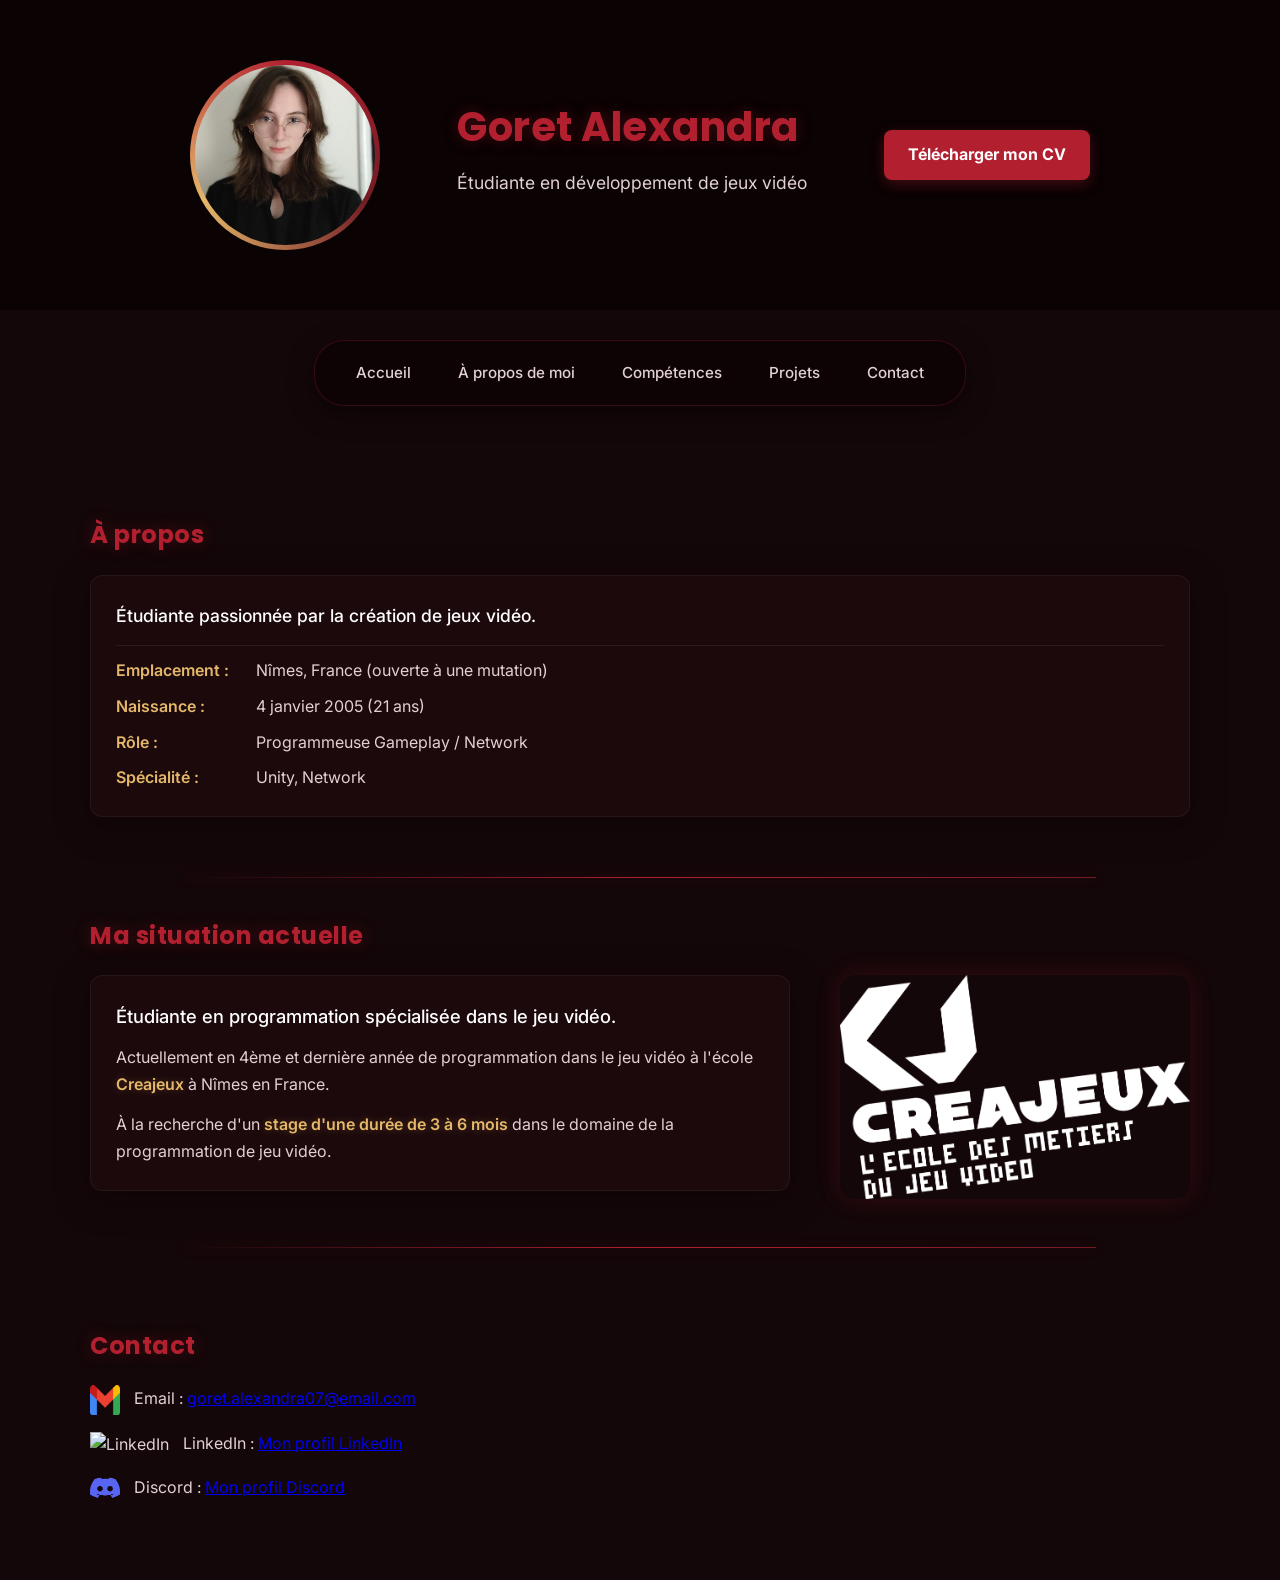
==== index.html @ c03931e8 "modif Modif couleur et téléphone retiré" ====
<!DOCTYPE html>
<html lang="fr">
<head>
    <meta charset="UTF-8">
    <title>Portfolio - Goret Alexandra</title>
    <meta name="robots" content="noindex, nofollow">
    <link rel="preconnect" href="https://fonts.googleapis.com">
    <link rel="preconnect" href="https://fonts.gstatic.com" crossorigin>
    <link href="https://fonts.googleapis.com/css2?family=Inter:wght@400;500;600;700&family=Poppins:wght@500;600;700&display=swap" rel="stylesheet">

    <link rel="stylesheet" href="style.css">
</head>
<body>

<header>
    <div class="header-container">
        <div class="profile-pic-wrapper">
            <img src="assets/images/photo.jpg" alt="Photo de Alexandra Goret" class="profile-pic">
        </div>
        <div class="header-text">
            <h1>Goret Alexandra</h1>
            <p class="description">Étudiante en développement de jeux vidéo</p>
        </div>
         <a href="documents/CV_Goret_Alexandra.pdf" class="cv-button" target="_blank" rel="noopener noreferrer">
            Télécharger mon CV
        </a>
    </div>
</header>

<nav class="navigation">
    <a href="index.html">Accueil</a>
    <a href="a-propos.html">À propos de moi</a>
    <a href="competences.html">Compétences</a>
    <a href="projets.html">Projets</a>
    <a href="contact.html">Contact</a>
</nav>

<section>
    <h2>À propos</h2>
    <div class="about-box">     
    <p class="about-intro">Étudiante passionnée par la création de jeux vidéo.</p>
        
        <ul class="profile-details">
            <li><span class="label">Emplacement :</span> <span class="value">Nîmes, France (ouverte à une mutation)</span></li>
            <li><span class="label">Naissance :</span> <span class="value">4 janvier 2005 (21 ans)</span></li>
            <li><span class="label">Rôle :</span> <span class="value">Programmeuse Gameplay / Network</span></li>
            <li><span class="label">Spécialité :</span> <span class="value">Unity, Network</span></li>
        </ul>
    </div>
</section>



<section class="about-section">

<h2>Ma situation actuelle</h2>

<div class="about-content">

    <div class="about-text">
         <div class="about-box">
    <p class="highlight-text">Étudiante en programmation spécialisée dans le jeu vidéo.</p>
    <p>
        Actuellement en 4ème et dernière année de programmation dans le jeu vidéo à l'école <strong class="tech-accent">Creajeux</strong> à Nîmes en France.
    </p>
    <p>
        À la recherche d'un <strong class="tech-accent">stage d'une durée de 3 à 6 mois</strong> dans le domaine de la programmation de jeu vidéo.
    </p>
</div>
    </div>

    <div class="school-image">
        <a href="https://www.creajeux.fr/" target="_blank" rel="noopener noreferrer">
            <img src="assets/images/creajeux.png" alt="Creajeux">
        </a>
    </div>

</div>

</section>


<section>
    <h2>Contact</h2>
    <p>
        <img src="assets/images/Gmail.png" alt="Email" class="contact-icon">
        Email : <a href="mailto:goret.alexandra07@email.com">goret.alexandra07@email.com</a>
    </p>
    <p>
        <img src="assets/images/Linkedin.png" alt="LinkedIn" class="contact-icon">  
        LinkedIn : <a href="https://www.linkedin.com/in/alexandra-goret-6a10062b8" target="_blank" rel="noopener noreferrer"> Mon profil LinkedIn</a>
    </p>
        <p>
        <img src="assets/images/Discord.png" alt="Discord" class="contact-icon">  
        Discord : <a href="alex_grt" target="_blank" rel="noopener noreferrer"> Mon profil Discord</a>
    </p>
</section>

<script src="script.js"></script>
</body>
</html>
---- style.css ----
/* ==========================================================================
   VARIABLES & CONFIGURATION DU THÈME (VERSION BORDEAUX)
   ========================================================================== */
:root {
    --bg-main: #140709;          
    --bg-header: #0a0203;       
    --bg-card: rgba(39, 15, 19, 0.45);   
    --bg-card-hover: rgba(53, 18, 22, 0.6); 
    
    --primary: #b22030;          
    --primary-glow: rgba(178, 32, 48, 0.35); 
    --secondary: #721c24;        
    --accent: #e5b869;           
    --accent-glow: rgba(229, 184, 105, 0.3);
    
    --text-main: #ffffff;
    --text-muted: #e2d1d3;       
    
    --font-body: 'Inter', sans-serif;
    --font-heading: 'Poppins', sans-serif;
    --transition: all 0.3s cubic-bezier(0.25, 0.8, 0.25, 1);
}

/* Sélection de texte et scroll fluide */
html {
    scroll-behavior: smooth;
}

::-selection {
    background-color: var(--primary);
    color: var(--text-main);
}

/* ==========================================================================
   STYLE GLOBAL
   ========================================================================== */
body {
    font-family: var(--font-body);
    line-height: 1.6;
    background-color: var(--bg-main);
    color: var(--text-main);
    margin: 0;
    padding: 0;
    overflow-x: hidden;
}

h1, h2, h3 {
    font-family: var(--font-heading);
    letter-spacing: 0.5px;
}

h1, h2 {
    text-shadow: 0 0 15px var(--primary-glow);
}

h2, h3 {
    color: var(--primary);
}

h3 {
    margin-top: 0;
}

p {
    color: var(--text-muted);
}

section {
    max-width: 1100px; 
    margin: auto;
    padding: 60px 20px;
    position: relative;
}

/* ==========================================================================
   NAVIGATION & BARRE FIXE
   ========================================================================== */
.navigation {
    display: flex;
    justify-content: center;
    gap: 15px;
    background: rgba(10, 2, 3, 0.6);
    backdrop-filter: blur(10px);
    -webkit-backdrop-filter: blur(10px);
    padding: 12px 25px;
    max-width: fit-content;
    margin: 30px auto; 
    border-radius: 30px; 
    border: 1px solid rgba(178, 32, 48, 0.25);
    box-shadow: 0 8px 25px rgba(0, 0, 0, 0.5);
}

.navigation a {
    color: var(--text-muted);
    text-decoration: none;
    padding: 8px 16px;
    font-size: 0.95em;
    font-weight: 500;
    border-radius: 20px;
    transition: var(--transition);
}

.navigation a:hover {
    color: var(--accent);
    background-color: rgba(178, 32, 48, 0.15);
}

/* ==========================================================================
   HEADER / HERO SECTION
   ========================================================================== */
header {
    background-color: var(--bg-header);
    padding: 60px 20px;
}

.header-container {
    display: flex;
    align-items: center;
    justify-content: space-between;
    max-width: 900px;
    margin: auto;
    gap: 30px;
    position: relative;
}

.header-text {
    display: flex;
    flex-direction: column;
    justify-content: center;
}

.header-text h1 {
    margin: 0;
    font-size: 2.5em;
    color: var(--primary);
}

.header-text .description {
    margin-top: 10px;
    font-size: 1.1em;
    color: var(--text-muted);
}

/* Bouton d'action (CV) */
.cv-button {
    background-color: var(--primary);
    color: var(--text-main);
    padding: 12px 24px;
    border-radius: 8px;
    text-decoration: none;
    font-weight: bold;
    box-shadow: 0 4px 14px var(--primary-glow);
    transition: var(--transition);
}

.cv-button:hover {
    background-color: var(--accent);
    color: var(--bg-header);
    transform: translateY(-2px);
    box-shadow: 0 6px 20px var(--accent-glow);
}

.cv-button:active {
    transform: translateY(0);
}

/* Avatar animé */
.profile-pic-wrapper {
    position: relative;
    width: 190px;
    height: 190px;
    display: flex;
    align-items: center;
    justify-content: center;
}

.profile-pic-wrapper::before {
    content: "";
    position: absolute;
    top: 0;
    left: 0;
    width: 100%;
    height: 100%;
    border-radius: 50%;
    /* Dégradé fluide allant du bordeaux profond à l'or ambré */
    background: conic-gradient(var(--primary), var(--secondary), var(--accent), var(--primary));
    z-index: 0;
    animation: rotateGradient 4s linear infinite;
}

.profile-pic {
    width: 180px;
    height: 180px;
    border-radius: 50%;
    object-fit: cover;
    position: relative;
    z-index: 1;
    border: none; 
}

/* ==========================================================================
   GLASSMORPHISM & CARTES UNIFIÉES
   ========================================================================== */
.about-box, 
.project, 
.skill, 
.soft-skills li, 
.hard-skills li {
    background: var(--bg-card); 
    backdrop-filter: blur(12px);         
    -webkit-backdrop-filter: blur(12px); 
    border: 1px solid rgba(255, 255, 255, 0.05); 
    box-shadow: 0 8px 32px 0 rgba(10, 2, 3, 0.5);
    padding: 25px;
    border-radius: 12px;
    color: var(--text-main);
    text-decoration: none;
    transition: var(--transition);
}

.about-box:hover, 
.project:hover, 
.skill:hover, 
.soft-skills li:hover, 
.hard-skills li:hover {
    transform: translateY(-5px);
    border-color: rgba(178, 32, 48, 0.4); 
    box-shadow: 0 10px 30px rgba(178, 32, 48, 0.25);
    background: var(--bg-card-hover);
}

/* ==========================================================================
   SECTION À PROPOS & ECOLE
   ========================================================================== */
.about-section {
    max-width: 1100px;
    margin: auto;
    padding: 20px 20px 40px;
}

.about-content {
    display: flex;
    align-items: flex-start;
    gap: 50px;
}

.about-text {
    flex: 1;
}

.school-image {
    width: 350px;
    flex-shrink: 0;
}

.school-image img {
    width: 100%;
    border-radius: 15px;
    object-fit: cover;
    box-shadow: 0 0 25px rgba(178, 32, 48, 0.2);
    transition: var(--transition);
}

.school-image img:hover {
    transform: scale(1.03) rotate(1deg);
}

/* ==========================================================================
   COMPOSANT PROJETS & SKILLS (Inchangé graphiquement, hérite des variables)
   ========================================================================== */
.projects-container {
    display: grid;
    grid-template-columns: repeat(2, 1fr);
    gap: 25px;
    margin-top: 30px;
}

.skills-container {
    display: grid;
    grid-template-columns: repeat(3, 1fr);
    gap: 40px;
    text-align: center;
}

.skill-icons {
    display: flex;
    justify-content: center;
    gap: 20px;
    flex-wrap: wrap;
}

.skill-icons img {
    width: 40px;
    height: 40px;
    object-fit: contain;
    transition: var(--transition);
}

.skill-icons img:hover {
    transform: scale(1.2);
}

/* Badges Tooltips */
.icon {
    position: relative;
    width: 55px;
    cursor: pointer;
}

.icon img {
    width: 100%;
    transition: var(--transition);
}

.icon span {
    position: absolute;
    bottom: -35px;
    left: 50%;
    transform: translateX(-50%);
    background-color: var(--bg-header);
    color: var(--text-main);
    padding: 6px 12px;
    border-radius: 6px;
    font-size: 0.8em;
    white-space: nowrap;
    opacity: 0;
    pointer-events: none;
    box-shadow: 0 4px 10px rgba(0,0,0,0.6);
    border: 1px solid rgba(178, 32, 48, 0.3);
    transition: opacity 0.25s ease, transform 0.25s ease;
}

.icon:hover img {
    transform: scale(1.15);
}

.icon:hover span {
    opacity: 1;
    transform: translateX(-50%) translateY(-4px);
}

/* Listes Soft & Hard skills */
.soft-skills, .hard-skills {
    list-style: none;
    padding: 0;
    margin: 30px auto 0;
    max-width: 700px;
    display: grid;
    grid-template-columns: 1fr 1fr;
    gap: 15px 40px;
}

.soft-skills li, .hard-skills li {
    display: flex;
    align-items: center;
    gap: 12px;
    text-align: left;
}

/* Contacts */
.contact-icon {
    width: 30px;
    height: 30px;
    vertical-align: middle;
    margin-right: 10px;
}


/* ==========================================================================
   ANIMATIONS (Scroll & Keyframes)
   ========================================================================== */
.scroll-animate {
    opacity: 0;
    transform: translateY(20px);
    transition: opacity 0.6s ease, transform 0.6s ease;
}

.scroll-animate.show {
    opacity: 1;
    transform: translateY(0);
}

.skill {
    animation: fadeUp 0.8s ease both;
}

section + section::before {
    content: "";
    position: absolute;
    top: 0;
    left: 10%;
    width: 80%; 
    height: 1px;
    z-index: 1;
    background: linear-gradient(90deg, transparent, var(--primary), var(--secondary), var(--accent), transparent);
    background-size: 200% 100%;
    animation: gradientAnimation 8s linear infinite;
    /* Halo lumineux adapté aux tons bordeaux/or */
    box-shadow: 0 0 12px var(--primary-glow);
}

@keyframes rotateGradient {
    0% { transform: rotate(0deg); }
    100% { transform: rotate(360deg); }
}

@keyframes gradientAnimation {
    0% { background-position: 0% 50%; }
    50% { background-position: 100% 50%; }
    100% { background-position: 0% 50%; }
}

@keyframes fadeUp {
    from { opacity: 0; transform: translateY(20px); }
    to { opacity: 1; transform: translateY(0); }
}

/* ==========================================================================
   RESPONSIVE DESIGN (Media Queries regroupées)
   ========================================================================== */
@media (max-width: 800px) {
    .skills-container {
        grid-template-columns: 1fr;
    }
}

@media (max-width: 768px) {
    .projects-container {
        grid-template-columns: 1fr;
    }
    
    .header-container {
        flex-direction: column;
        text-align: center;
    }

    .profile-pic {
        margin-bottom: 20px;
    }
    
    .about-content {
        flex-direction: column;
        align-items: center;
    }

    .school-image {
        width: 100%;
        max-width: 400px;
    }
}

@media (max-width: 600px) {
    .soft-skills, .hard-skills {
        grid-template-columns: 1fr;
    }
}

/* ==========================================================================
   COMPOSANTS TEXTE ET CONTENU (A PROPOS & SITUATION)
   ========================================================================== */

/* --- Améliorations du texte "À propos" --- */
.about-intro {
    font-size: 1.1em;
    font-weight: 500;
    color: #fff;
    margin-bottom: 20px;
    border-bottom: 1px solid rgba(255, 255, 255, 0.08);
    padding-bottom: 15px;
}

.profile-details {
    list-style: none;
    padding: 0;
    margin: 0;
    display: flex;
    flex-direction: column;
    gap: 10px; /* Espace équilibré entre chaque ligne */
}

.profile-details li {
    display: flex;
    justify-content: flex-start;
    align-items: center;
    background: none !important; 
    border: none !important;
    box-shadow: none !important;
    padding: 0 !important;
}

.profile-details .label {
    font-weight: 600;
    color: var(--accent);
    width: 140px;          
    flex-shrink: 0;
}

.profile-details .value {
    color: var(--text-muted);
}

/* --- Améliorations du texte "Situation Actuelle" --- */
.highlight-text {
    font-size: 1.15em;
    color: #fff;
    font-weight: 500;
    margin-bottom: 15px;
}

/* Style pour mettre en valeur les mots importants */
.tech-accent {
    color: var(--accent); /* Utilise la variable d'accent (Or) au lieu de l'ancien cyan */
    font-weight: 600;
    text-shadow: 0 0 10px var(--accent-glow);
}

/* Espacement global des paragraphes dans les boîtes */
.about-box p {
    margin: 0 0 12px 0;
    line-height: 1.7; /* Donne de l'air au texte */
}

.about-box p:last-child {
    margin-bottom: 0;
}
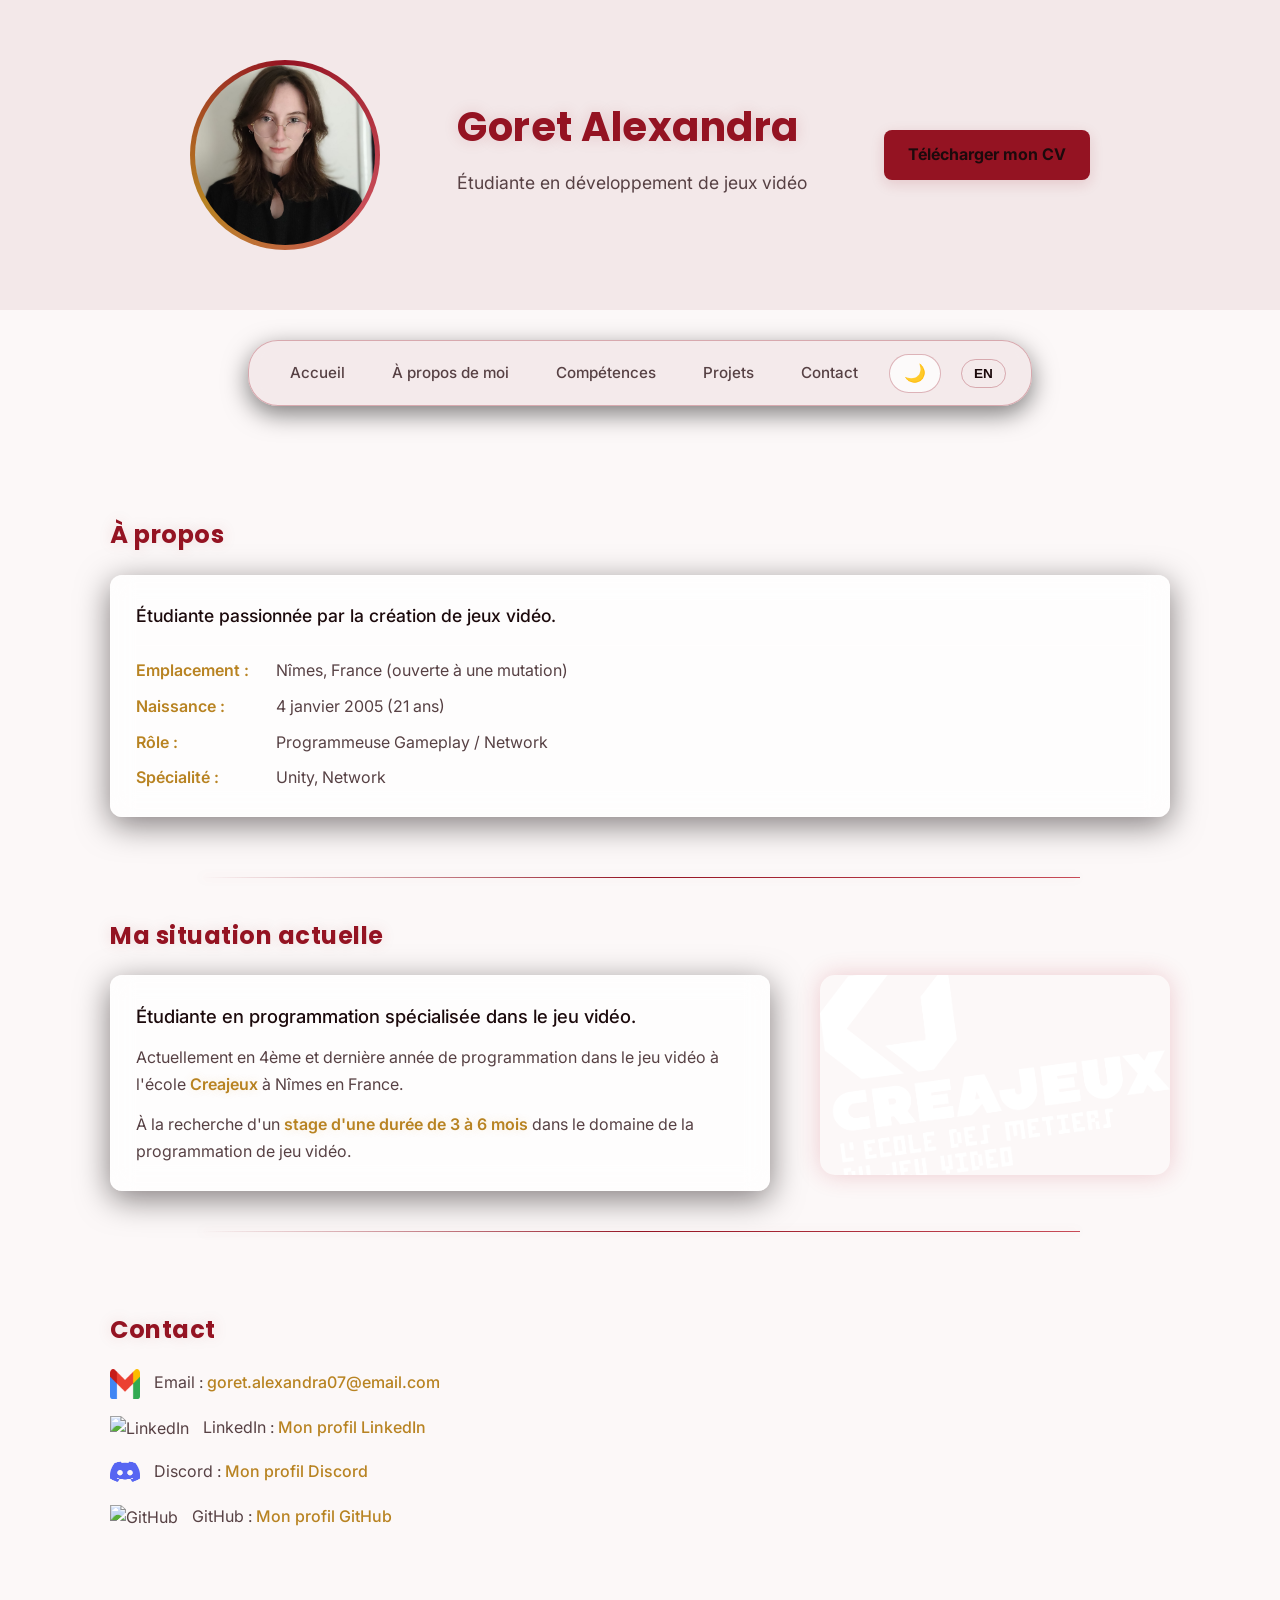
==== commit 9a30a484: "Grosses modifs ajout du en/fr ajout du mode clair/sombre modification des pages projets" ====
--- a/index.html
+++ b/index.html
@@ -1,4 +1,3 @@
-
 <!DOCTYPE html>
 <html lang="fr">
 <head>
@@ -10,93 +9,113 @@
     <link href="https://fonts.googleapis.com/css2?family=Inter:wght@400;500;600;700&family=Poppins:wght@500;600;700&display=swap" rel="stylesheet">
 
     <link rel="stylesheet" href="style.css">
+
+    <!-- Anti-Flash Blanc & Anti-Flash Langue -->
+    <script>
+        (function() {
+            var savedTheme = localStorage.getItem('theme');
+            if (savedTheme === 'dark') {
+                document.documentElement.classList.add('dark-theme');
+            }
+
+            var savedLang = localStorage.getItem('lang') || 'fr';
+            document.documentElement.lang = savedLang;
+            
+            if (savedLang === 'en') {
+                document.documentElement.classList.add('i18n-loading');
+            }
+        })();
+    </script>
 </head>
 <body>
 
 <header>
     <div class="header-container">
         <div class="profile-pic-wrapper">
-            <img src="assets/images/photo.jpg" alt="Photo de Alexandra Goret" class="profile-pic">
+            <img src="assets/images/photo.jpg" alt="Alexandra Goret" width="180" height="180" class="profile-pic">
         </div>
         <div class="header-text">
             <h1>Goret Alexandra</h1>
-            <p class="description">Étudiante en développement de jeux vidéo</p>
+            <p class="description" data-i18n="hero-title">Étudiante en développement de jeux vidéo</p>
         </div>
-         <a href="documents/CV_Goret_Alexandra.pdf" class="cv-button" target="_blank" rel="noopener noreferrer">
+        <a href="documents/CV_Goret_Alexandra.pdf" class="cv-button" target="_blank" rel="noopener noreferrer" data-i18n="cv-button">
             Télécharger mon CV
         </a>
     </div>
 </header>
 
 <nav class="navigation">
-    <a href="index.html">Accueil</a>
-    <a href="a-propos.html">À propos de moi</a>
-    <a href="competences.html">Compétences</a>
-    <a href="projets.html">Projets</a>
-    <a href="contact.html">Contact</a>
+    <a href="index.html" data-i18n="nav-home">Accueil</a>
+    <a href="a-propos.html" data-i18n="nav-about">À propos de moi</a>
+    <a href="competences.html" data-i18n="nav-skills">Compétences</a>
+    <a href="projets.html" data-i18n="nav-projects">Projets</a>
+    <a href="contact.html" data-i18n="nav-contact">Contact</a>
+    <button id="theme-toggle" class="theme-toggle-btn" aria-label="Changer de thème">
+        <span id="theme-icon">☀️</span>
+    </button>
+    <button id="lang-toggle" class="lang-toggle-btn" aria-label="Changer de langue">
+        <span id="lang-text">EN</span>
+    </button>
 </nav>
 
 <section>
-    <h2>À propos</h2>
+    <h2 data-i18n="about-heading">À propos</h2>
     <div class="about-box">     
-    <p class="about-intro">Étudiante passionnée par la création de jeux vidéo.</p>
+        <p class="about-intro" data-i18n="about-intro">Étudiante passionnée par la création de jeux vidéo.</p>
         
         <ul class="profile-details">
-            <li><span class="label">Emplacement :</span> <span class="value">Nîmes, France (ouverte à une mutation)</span></li>
-            <li><span class="label">Naissance :</span> <span class="value">4 janvier 2005 (21 ans)</span></li>
-            <li><span class="label">Rôle :</span> <span class="value">Programmeuse Gameplay / Network</span></li>
-            <li><span class="label">Spécialité :</span> <span class="value">Unity, Network</span></li>
+            <li><span class="label" data-i18n="label-location">Emplacement :</span> <span class="value" data-i18n="val-location">Nîmes, France (ouverte à une mutation)</span></li>
+            <li><span class="label" data-i18n="label-birth">Naissance :</span> <span class="value" data-i18n="val-birth">4 janvier 2005 (21 ans)</span></li>
+            <li><span class="label" data-i18n="label-role">Rôle :</span> <span class="value" data-i18n="val-role">Programmeuse Gameplay / Network</span></li>
+            <li><span class="label" data-i18n="label-specialty">Spécialité :</span> <span class="value" data-i18n="val-specialty">Unity, Network</span></li>
         </ul>
     </div>
 </section>
 
+<section class="about-section">
+    <h2 data-i18n="status-heading">Ma situation actuelle</h2>
 
+    <div class="about-content">
+        <div class="about-text">
+            <div class="about-box">
+                <p class="highlight-text" data-i18n="status-intro">Étudiante en programmation spécialisée dans le jeu vidéo.</p>
+                <p data-i18n="status-p1">
+                    Actuellement en 4ème et dernière année de programmation dans le jeu vidéo à l'école <strong class="tech-accent">Creajeux</strong> à Nîmes en France.
+                </p>
+                <p data-i18n="status-p2">
+                    À la recherche d'un <strong class="tech-accent">stage d'une durée de 3 à 6 mois</strong> dans le domaine de la programmation de jeu vidéo.
+                </p>
+            </div>
+        </div>
 
-<section class="about-section">
+        <div class="school-image">
+            <a href="https://www.creajeux.fr/" target="_blank" rel="noopener noreferrer">
+                <img src="assets/images/creajeux.png" alt="Creajeux" width="350" height="200">
+            </a>
+        </div>
+    </div>
+</section>
 
-<h2>Ma situation actuelle</h2>
-
-<div class="about-content">
-
-    <div class="about-text">
-         <div class="about-box">
-    <p class="highlight-text">Étudiante en programmation spécialisée dans le jeu vidéo.</p>
+<section>
+    <h2 data-i18n="contact-heading">Contact</h2>
     <p>
-        Actuellement en 4ème et dernière année de programmation dans le jeu vidéo à l'école <strong class="tech-accent">Creajeux</strong> à Nîmes en France.
+        <img src="assets/images/Gmail.png" alt="Email" class="contact-icon" width="30" height="30">
+        <span data-i18n="contact-email">Email :</span> <a href="mailto:goret.alexandra07@email.com">goret.alexandra07@email.com</a>
     </p>
     <p>
-        À la recherche d'un <strong class="tech-accent">stage d'une durée de 3 à 6 mois</strong> dans le domaine de la programmation de jeu vidéo.
-    </p>
-</div>
-    </div>
-
-    <div class="school-image">
-        <a href="https://www.creajeux.fr/" target="_blank" rel="noopener noreferrer">
-            <img src="assets/images/creajeux.png" alt="Creajeux">
-        </a>
-    </div>
-
-</div>
-
-</section>
-
-
-<section>
-    <h2>Contact</h2>
-    <p>
-        <img src="assets/images/Gmail.png" alt="Email" class="contact-icon">
-        Email : <a href="mailto:goret.alexandra07@email.com">goret.alexandra07@email.com</a>
+        <img src="assets/images/Linkedin.png" alt="LinkedIn" class="contact-icon" width="30" height="30">  
+        LinkedIn : <a href="https://www.linkedin.com/in/alexandra-goret-6a10062b8" target="_blank" rel="noopener noreferrer" data-i18n="contact-linkedin">Mon profil LinkedIn</a>
     </p>
     <p>
-        <img src="assets/images/Linkedin.png" alt="LinkedIn" class="contact-icon">  
-        LinkedIn : <a href="https://www.linkedin.com/in/alexandra-goret-6a10062b8" target="_blank" rel="noopener noreferrer"> Mon profil LinkedIn</a>
+        <img src="assets/images/Discord.png" alt="Discord" class="contact-icon" width="30" height="30">  
+        Discord : <a href="https://discord.com/users/alex_grt" target="_blank" rel="noopener noreferrer" data-i18n="contact-discord">Mon profil Discord</a>
     </p>
-        <p>
-        <img src="assets/images/Discord.png" alt="Discord" class="contact-icon">  
-        Discord : <a href="alex_grt" target="_blank" rel="noopener noreferrer"> Mon profil Discord</a>
+    <p>
+        <img src="assets/images/GitHub.png" alt="GitHub" class="contact-icon" width="30" height="30">  
+        GitHub : <a href="https://github.com/alexgrt-134340" target="_blank" rel="noopener noreferrer" data-i18n="contact-github-link">Mon profil GitHub</a>
     </p>
 </section>
 
 <script src="script.js"></script>
 </body>
-</html>
+</html>
--- a/style.css
+++ b/style.css
@@ -2,31 +2,64 @@
    VARIABLES & CONFIGURATION DU THÈME (VERSION BORDEAUX)
    ========================================================================== */
 :root {
-    --bg-main: #140709;          
-    --bg-header: #0a0203;       
-    --bg-card: rgba(39, 15, 19, 0.45);   
-    --bg-card-hover: rgba(53, 18, 22, 0.6); 
-    
-    --primary: #b22030;          
-    --primary-glow: rgba(178, 32, 48, 0.35); 
-    --secondary: #721c24;        
-    --accent: #e5b869;           
-    --accent-glow: rgba(229, 184, 105, 0.3);
-    
-    --text-main: #ffffff;
-    --text-muted: #e2d1d3;       
-    
+    /* Thème clair - par défaut */
+    --bg-main: #fcf8f8;
+    --bg-header: #f3e8e9;
+    --bg-card: rgba(255, 255, 255, 0.75);
+    --bg-card-hover: rgba(255, 255, 255, 0.95);
+    --bg-control: rgba(255, 255, 255, 0.75);
+    --bg-navigation: rgba(243, 232, 233, 0.85);
+    --control-border: rgba(148, 19, 34, 0.3);
+
+    --primary: #941322;
+    --primary-glow: rgba(148, 19, 34, 0.15);
+    --secondary: #c84b57;
+    --accent: #b88322;
+    --accent-glow: rgba(184, 131, 34, 0.2);
+
+    --text-main: #1c0a0c;
+    --text-muted: #574144;
+
     --font-body: 'Inter', sans-serif;
     --font-heading: 'Poppins', sans-serif;
     --transition: all 0.3s cubic-bezier(0.25, 0.8, 0.25, 1);
 }
 
+/* Thème sombre (Bordeaux) */
+html.dark-theme,
+body.dark-theme {
+    --bg-main: #140709;
+    --bg-header: #0a0203;
+    --bg-card: rgba(39, 15, 19, 0.45);
+    --bg-card-hover: rgba(53, 18, 22, 0.6);
+    --bg-control: rgba(10, 2, 3, 0.4);
+    --bg-navigation: rgba(10, 2, 3, 0.6);
+    --control-border: rgba(178, 32, 48, 0.3);
+
+    --primary: #b22030;
+    --primary-glow: rgba(178, 32, 48, 0.35);
+    --secondary: #721c24;
+    --accent: #e5b869;
+    --accent-glow: rgba(229, 184, 105, 0.3);
+
+    --text-main: #ffffff;
+    --text-muted: #e2d1d3;
+}
+
 /* Sélection de texte et scroll fluide */
 html {
     scroll-behavior: smooth;
-}
-
-::-selection {
+    min-height: 100%;
+    background-color: var(--bg-main);
+    overflow-y: scroll;
+}
+
+/* Garde le fond de html sombre si la classe est seulement sur body */
+html:has(body.dark-theme) {
+    background-color: #140709;
+}
+
+::selection {
     background-color: var(--primary);
     color: var(--text-main);
 }
@@ -34,6 +67,12 @@
 /* ==========================================================================
    STYLE GLOBAL
    ========================================================================== */
+*,
+*::before,
+*::after {
+    box-sizing: border-box;
+}
+
 body {
     font-family: var(--font-body);
     line-height: 1.6;
@@ -41,6 +80,7 @@
     color: var(--text-main);
     margin: 0;
     padding: 0;
+    min-height: 100vh;
     overflow-x: hidden;
 }
 
@@ -66,7 +106,7 @@
 }
 
 section {
-    max-width: 1100px; 
+    max-width: 1100px;
     margin: auto;
     padding: 60px 20px;
     position: relative;
@@ -78,15 +118,16 @@
 .navigation {
     display: flex;
     justify-content: center;
+    align-items: center;
     gap: 15px;
-    background: rgba(10, 2, 3, 0.6);
+    background: var(--bg-navigation);
     backdrop-filter: blur(10px);
     -webkit-backdrop-filter: blur(10px);
     padding: 12px 25px;
     max-width: fit-content;
-    margin: 30px auto; 
-    border-radius: 30px; 
-    border: 1px solid rgba(178, 32, 48, 0.25);
+    margin: 30px auto;
+    border-radius: 30px;
+    border: 1px solid var(--control-border);
     box-shadow: 0 8px 25px rgba(0, 0, 0, 0.5);
 }
 
@@ -105,6 +146,48 @@
     background-color: rgba(178, 32, 48, 0.15);
 }
 
+.theme-toggle-btn {
+    background: var(--bg-card);
+    border: 1px solid var(--control-border);
+    color: var(--text-main);
+    padding: 8px 14px;
+    border-radius: 20px;
+    cursor: pointer;
+    font-size: 1.1em;
+    display: flex;
+    align-items: center;
+    justify-content: center;
+    transition: var(--transition);
+}
+
+.theme-toggle-btn:hover {
+    background: var(--bg-card-hover);
+    border-color: var(--primary);
+    transform: scale(1.05);
+}
+
+.lang-toggle-btn {
+    background: transparent;
+    border: 1px solid var(--control-border);
+    color: var(--text-main);
+    padding: 6px 12px;
+    border-radius: 20px;
+    cursor: pointer;
+    font-size: 0.85em;
+    font-weight: 600;
+    display: inline-flex;
+    align-items: center;
+    justify-content: center;
+    transition: var(--transition);
+    margin-left: 5px;
+}
+
+.lang-toggle-btn:hover {
+    background-color: rgba(178, 32, 48, 0.15);
+    border-color: var(--accent);
+    transform: scale(1.08);
+}
+
 /* ==========================================================================
    HEADER / HERO SECTION
    ========================================================================== */
@@ -141,7 +224,6 @@
     color: var(--text-muted);
 }
 
-/* Bouton d'action (CV) */
 .cv-button {
     background-color: var(--primary);
     color: var(--text-main);
@@ -164,7 +246,6 @@
     transform: translateY(0);
 }
 
-/* Avatar animé */
 .profile-pic-wrapper {
     position: relative;
     width: 190px;
@@ -177,12 +258,8 @@
 .profile-pic-wrapper::before {
     content: "";
     position: absolute;
-    top: 0;
-    left: 0;
-    width: 100%;
-    height: 100%;
+    inset: 0;
     border-radius: 50%;
-    /* Dégradé fluide allant du bordeaux profond à l'or ambré */
     background: conic-gradient(var(--primary), var(--secondary), var(--accent), var(--primary));
     z-index: 0;
     animation: rotateGradient 4s linear infinite;
@@ -195,21 +272,21 @@
     object-fit: cover;
     position: relative;
     z-index: 1;
-    border: none; 
-}
-
-/* ==========================================================================
-   GLASSMORPHISM & CARTES UNIFIÉES
-   ========================================================================== */
-.about-box, 
-.project, 
-.skill, 
-.soft-skills li, 
+    border: none;
+}
+
+/* ==========================================================================
+   GLASSMORPHISM & CARTES
+   ========================================================================== */
+.about-box,
+.project,
+.skill,
+.soft-skills li,
 .hard-skills li {
-    background: var(--bg-card); 
-    backdrop-filter: blur(12px);         
-    -webkit-backdrop-filter: blur(12px); 
-    border: 1px solid rgba(255, 255, 255, 0.05); 
+    background: var(--bg-card);
+    backdrop-filter: blur(12px);
+    -webkit-backdrop-filter: blur(12px);
+    border: 1px solid rgba(255, 255, 255, 0.05);
     box-shadow: 0 8px 32px 0 rgba(10, 2, 3, 0.5);
     padding: 25px;
     border-radius: 12px;
@@ -218,19 +295,19 @@
     transition: var(--transition);
 }
 
-.about-box:hover, 
-.project:hover, 
-.skill:hover, 
-.soft-skills li:hover, 
+.about-box:hover,
+.project:hover,
+.skill:hover,
+.soft-skills li:hover,
 .hard-skills li:hover {
     transform: translateY(-5px);
-    border-color: rgba(178, 32, 48, 0.4); 
+    border-color: rgba(178, 32, 48, 0.4);
     box-shadow: 0 10px 30px rgba(178, 32, 48, 0.25);
     background: var(--bg-card-hover);
 }
 
 /* ==========================================================================
-   SECTION À PROPOS & ECOLE
+   SECTION À PROPOS & ÉCOLE
    ========================================================================== */
 .about-section {
     max-width: 1100px;
@@ -266,7 +343,7 @@
 }
 
 /* ==========================================================================
-   COMPOSANT PROJETS & SKILLS (Inchangé graphiquement, hérite des variables)
+   PROJETS & COMPÉTENCES
    ========================================================================== */
 .projects-container {
     display: grid;
@@ -300,7 +377,6 @@
     transform: scale(1.2);
 }
 
-/* Badges Tooltips */
 .icon {
     position: relative;
     width: 55px;
@@ -325,8 +401,8 @@
     white-space: nowrap;
     opacity: 0;
     pointer-events: none;
-    box-shadow: 0 4px 10px rgba(0,0,0,0.6);
-    border: 1px solid rgba(178, 32, 48, 0.3);
+    box-shadow: 0 4px 10px rgba(0, 0, 0, 0.6);
+    border: 1px solid var(--control-border);
     transition: opacity 0.25s ease, transform 0.25s ease;
 }
 
@@ -339,8 +415,8 @@
     transform: translateX(-50%) translateY(-4px);
 }
 
-/* Listes Soft & Hard skills */
-.soft-skills, .hard-skills {
+.soft-skills,
+.hard-skills {
     list-style: none;
     padding: 0;
     margin: 30px auto 0;
@@ -350,14 +426,18 @@
     gap: 15px 40px;
 }
 
-.soft-skills li, .hard-skills li {
+.soft-skills li,
+.hard-skills li {
     display: flex;
     align-items: center;
     gap: 12px;
     text-align: left;
 }
 
-/* Contacts */
+.list-emoji {
+    font-size: 1.2em;
+}
+
 .contact-icon {
     width: 30px;
     height: 30px;
@@ -365,9 +445,8 @@
     margin-right: 10px;
 }
 
-
-/* ==========================================================================
-   ANIMATIONS (Scroll & Keyframes)
+/* ==========================================================================
+   ANIMATIONS
    ========================================================================== */
 .scroll-animate {
     opacity: 0;
@@ -389,13 +468,12 @@
     position: absolute;
     top: 0;
     left: 10%;
-    width: 80%; 
+    width: 80%;
     height: 1px;
     z-index: 1;
     background: linear-gradient(90deg, transparent, var(--primary), var(--secondary), var(--accent), transparent);
     background-size: 200% 100%;
     animation: gradientAnimation 8s linear infinite;
-    /* Halo lumineux adapté aux tons bordeaux/or */
     box-shadow: 0 0 12px var(--primary-glow);
 }
 
@@ -416,7 +494,7 @@
 }
 
 /* ==========================================================================
-   RESPONSIVE DESIGN (Media Queries regroupées)
+   RESPONSIVE DESIGN
    ========================================================================== */
 @media (max-width: 800px) {
     .skills-container {
@@ -428,7 +506,7 @@
     .projects-container {
         grid-template-columns: 1fr;
     }
-    
+
     .header-container {
         flex-direction: column;
         text-align: center;
@@ -437,7 +515,7 @@
     .profile-pic {
         margin-bottom: 20px;
     }
-    
+
     .about-content {
         flex-direction: column;
         align-items: center;
@@ -450,20 +528,19 @@
 }
 
 @media (max-width: 600px) {
-    .soft-skills, .hard-skills {
+    .soft-skills,
+    .hard-skills {
         grid-template-columns: 1fr;
     }
 }
 
 /* ==========================================================================
-   COMPOSANTS TEXTE ET CONTENU (A PROPOS & SITUATION)
-   ========================================================================== */
-
-/* --- Améliorations du texte "À propos" --- */
+   COMPOSANTS TEXTE ET CONTENU
+   ========================================================================== */
 .about-intro {
     font-size: 1.1em;
     font-weight: 500;
-    color: #fff;
+    color: var(--text-main);
     margin-bottom: 20px;
     border-bottom: 1px solid rgba(255, 255, 255, 0.08);
     padding-bottom: 15px;
@@ -475,14 +552,14 @@
     margin: 0;
     display: flex;
     flex-direction: column;
-    gap: 10px; /* Espace équilibré entre chaque ligne */
+    gap: 10px;
 }
 
 .profile-details li {
     display: flex;
     justify-content: flex-start;
     align-items: center;
-    background: none !important; 
+    background: none !important;
     border: none !important;
     box-shadow: none !important;
     padding: 0 !important;
@@ -491,7 +568,7 @@
 .profile-details .label {
     font-weight: 600;
     color: var(--accent);
-    width: 140px;          
+    width: 140px;
     flex-shrink: 0;
 }
 
@@ -499,27 +576,217 @@
     color: var(--text-muted);
 }
 
-/* --- Améliorations du texte "Situation Actuelle" --- */
 .highlight-text {
     font-size: 1.15em;
-    color: #fff;
+    color: var(--text-main);
     font-weight: 500;
     margin-bottom: 15px;
 }
 
-/* Style pour mettre en valeur les mots importants */
 .tech-accent {
-    color: var(--accent); /* Utilise la variable d'accent (Or) au lieu de l'ancien cyan */
+    color: var(--accent);
     font-weight: 600;
     text-shadow: 0 0 10px var(--accent-glow);
 }
 
-/* Espacement global des paragraphes dans les boîtes */
 .about-box p {
-    margin: 0 0 12px 0;
-    line-height: 1.7; /* Donne de l'air au texte */
+    margin: 0 0 12px;
+    line-height: 1.7;
 }
 
 .about-box p:last-child {
     margin-bottom: 0;
 }
+
+/* ==========================================================================
+   FORMULAIRE DE CONTACT & LIENS
+   ========================================================================== */
+.contact-form-container {
+    margin-bottom: 40px;
+}
+
+.contact-form {
+    display: flex;
+    flex-direction: column;
+    gap: 20px;
+}
+
+.form-group {
+    display: flex;
+    flex-direction: column;
+    text-align: left;
+    gap: 8px;
+}
+
+.form-group label {
+    font-weight: 600;
+    color: var(--accent);
+    font-size: 0.95em;
+}
+
+.form-group input,
+.form-group textarea {
+    width: 100%;
+    padding: 12px 16px;
+    background: var(--bg-control);
+    border: 1px solid var(--control-border);
+    border-radius: 8px;
+    color: var(--text-main);
+    font-family: var(--font-body);
+    font-size: 0.95em;
+    outline: none;
+    transition: var(--transition);
+}
+
+.form-group input:focus,
+.form-group textarea:focus {
+    border-color: var(--primary);
+    box-shadow: 0 0 10px var(--primary-glow);
+}
+
+.submit-btn {
+    border: none;
+    cursor: pointer;
+    align-self: flex-start;
+    font-size: 1em;
+}
+
+p a,
+.social-links a {
+    color: var(--accent);
+    text-decoration: none;
+    font-weight: 500;
+    transition: var(--transition);
+}
+
+p a:hover,
+.social-links a:hover {
+    color: var(--primary);
+    text-decoration: underline;
+}
+
+/* Empêche le flash de traduction au chargement */
+html.i18n-loading body {
+    visibility: hidden;
+}
+
+.video-container {
+    position: relative;
+    width: 100%;
+    padding-bottom: 56.25%;
+    height: 0;
+    overflow: hidden;
+    border-radius: 12px;
+    margin: 25px 0;
+    box-shadow: 0 8px 25px rgba(0, 0, 0, 0.4);
+    border: 1px solid var(--control-border);
+}
+
+.video-container iframe {
+    position: absolute;
+    top: 0;
+    left: 0;
+    width: 100%;
+    height: 100%;
+    border: 0;
+}
+
+/* ==========================================================================
+   CARROUSEL D'IMAGES DES PROJETS
+   ========================================================================== */
+.gallery-carousel {
+    width: 100%;
+    overflow-x: auto;
+    scroll-snap-type: x mandatory;
+    margin: 25px 0;
+    border-radius: 12px;
+    box-shadow: 0 6px 20px rgba(0, 0, 0, 0.4);
+    border: 1px solid var(--control-border);
+    background: var(--bg-control);
+    scrollbar-width: thin;
+    scrollbar-color: var(--primary) transparent;
+}
+
+.gallery-carousel::-webkit-scrollbar {
+    height: 8px;
+}
+
+.gallery-carousel::-webkit-scrollbar-thumb {
+    background-color: var(--primary);
+    border-radius: 4px;
+}
+
+.carousel-track {
+    display: flex;
+    gap: 15px;
+    padding: 15px;
+}
+
+.carousel-track img {
+    scroll-snap-align: center;
+    flex-shrink: 0;
+    width: 80%;
+    max-width: 500px;
+    height: auto;
+    border-radius: 8px;
+    object-fit: cover;
+    border: 1px solid rgba(255, 255, 255, 0.1);
+    transition: var(--transition);
+}
+
+.carousel-track img:hover {
+    transform: scale(1.02);
+    border-color: var(--accent);
+}
+
+/* ==========================================================================
+   CARTES DE PROJETS AVEC IMAGES DE COUVERTURE
+   ========================================================================== */
+.project {
+    display: flex;
+    flex-direction: column;
+    padding: 0;
+    overflow: hidden;
+    border-radius: 12px;
+}
+
+.project-thumb {
+    width: 100%;
+    height: 200px;
+    overflow: hidden;
+    position: relative;
+    background: var(--bg-control);
+}
+
+.project-thumb img {
+    width: 100%;
+    height: 100%;
+    object-fit: cover;
+    transition: transform 0.4s ease;
+}
+
+.project:hover .project-thumb img {
+    transform: scale(1.08);
+}
+
+.project-info {
+    padding: 20px;
+    flex: 1;
+}
+
+.project-info h3 {
+    margin-bottom: 8px;
+    color: var(--primary);
+}
+
+/* Respecte la préférence système de réduction des animations */
+@media (prefers-reduced-motion: reduce) {
+    *,
+    *::before,
+    *::after {
+        scroll-behavior: auto !important;
+        animation-duration: 0.01ms !important;
+        animation-iteration-count: 1 !important;
+        transition-duration: 0.01ms !important;
+    }
+}
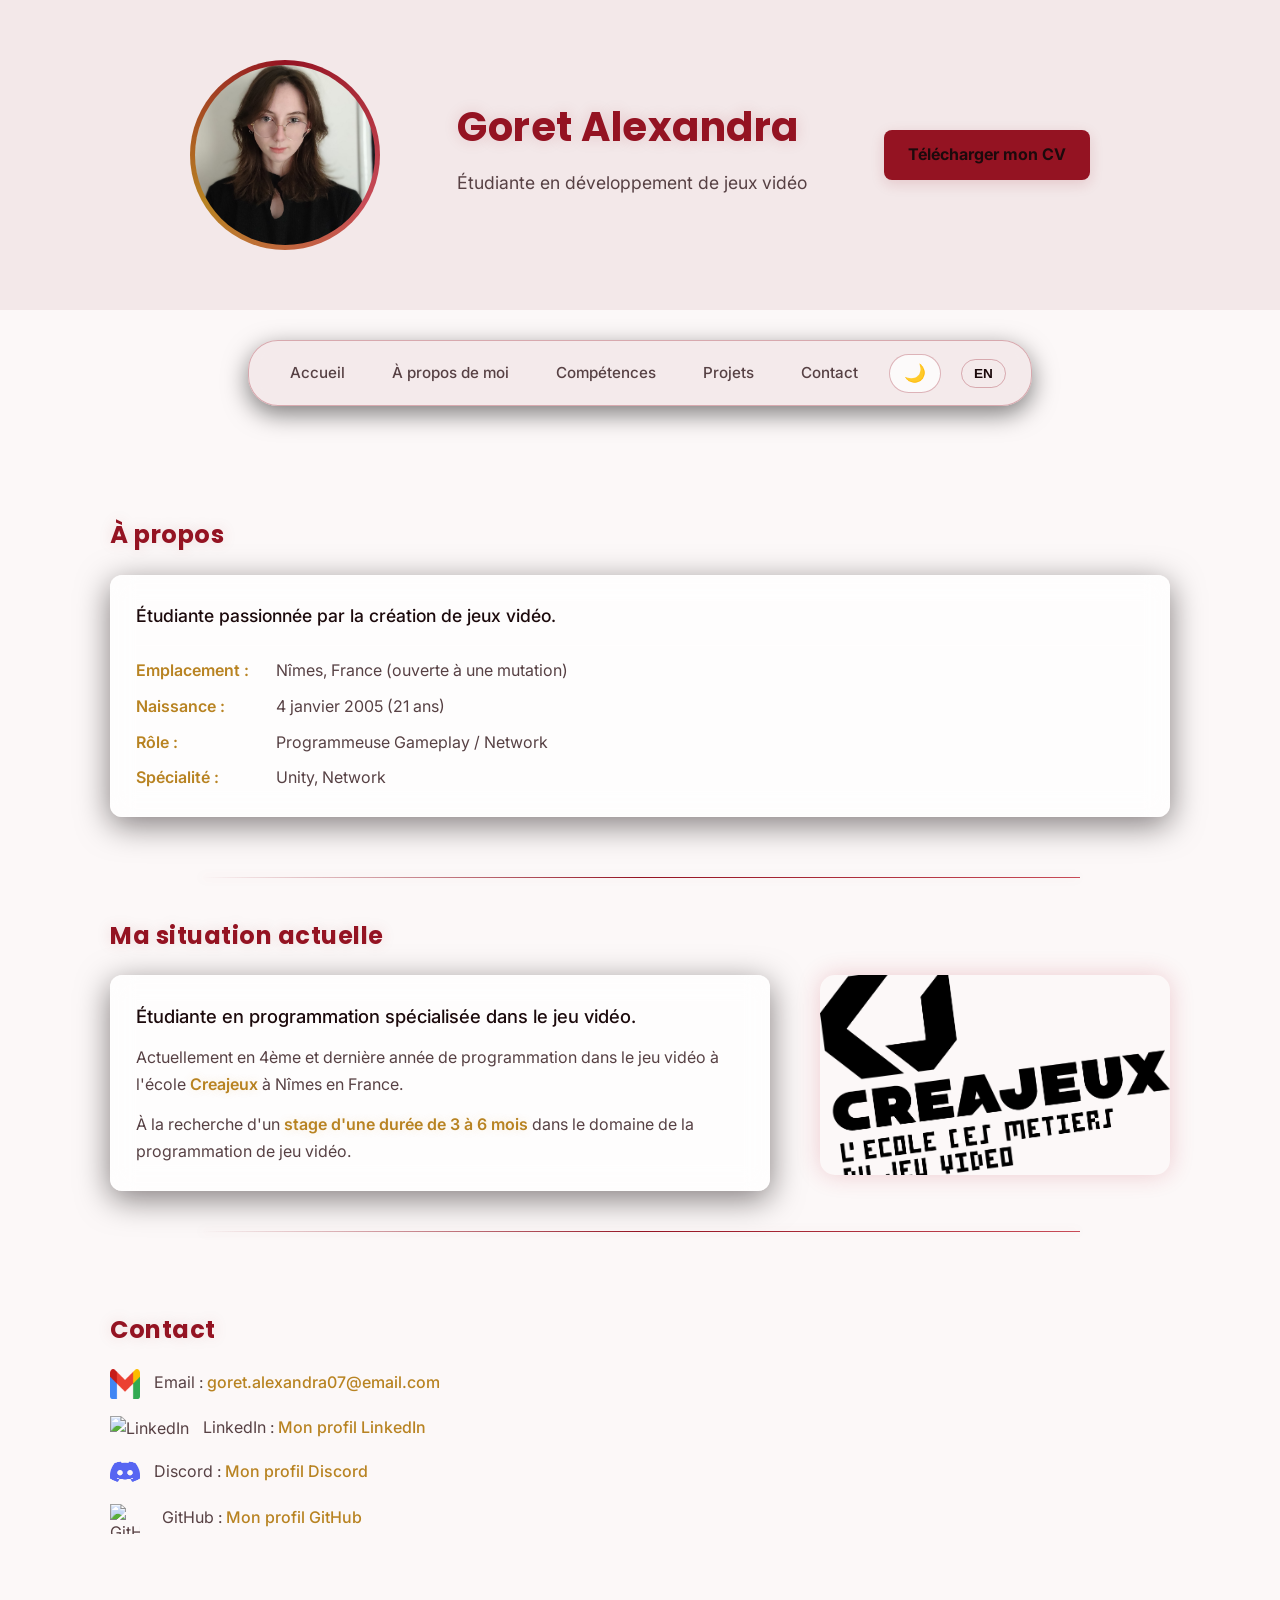
==== commit 2a42466a: "modif ajout dans compétences modification des icons claires/sombres" ====
--- a/index.html
+++ b/index.html
@@ -1,18 +1,21 @@
 <!DOCTYPE html>
 <html lang="fr">
+
 <head>
     <meta charset="UTF-8">
     <title>Portfolio - Goret Alexandra</title>
     <meta name="robots" content="noindex, nofollow">
     <link rel="preconnect" href="https://fonts.googleapis.com">
     <link rel="preconnect" href="https://fonts.gstatic.com" crossorigin>
-    <link href="https://fonts.googleapis.com/css2?family=Inter:wght@400;500;600;700&family=Poppins:wght@500;600;700&display=swap" rel="stylesheet">
+    <link
+        href="https://fonts.googleapis.com/css2?family=Inter:wght@400;500;600;700&family=Poppins:wght@500;600;700&display=swap"
+        rel="stylesheet">
 
     <link rel="stylesheet" href="style.css">
 
     <!-- Anti-Flash Blanc & Anti-Flash Langue -->
     <script>
-        (function() {
+        (function () {
             var savedTheme = localStorage.getItem('theme');
             if (savedTheme === 'dark') {
                 document.documentElement.classList.add('dark-theme');
@@ -20,102 +23,126 @@
 
             var savedLang = localStorage.getItem('lang') || 'fr';
             document.documentElement.lang = savedLang;
-            
+
             if (savedLang === 'en') {
                 document.documentElement.classList.add('i18n-loading');
             }
         })();
     </script>
 </head>
+
 <body>
 
-<header>
-    <div class="header-container">
-        <div class="profile-pic-wrapper">
-            <img src="assets/images/photo.jpg" alt="Alexandra Goret" width="180" height="180" class="profile-pic">
+    <header>
+        <div class="header-container">
+            <div class="profile-pic-wrapper">
+                <img src="assets/images/photo.jpg" alt="Alexandra Goret" width="180" height="180" class="profile-pic">
+            </div>
+            <div class="header-text">
+                <h1>Goret Alexandra</h1>
+                <p class="description" data-i18n="hero-title">Étudiante en développement de jeux vidéo</p>
+            </div>
+            <a href="documents/CV_Goret_Alexandra.pdf" class="cv-button" target="_blank" rel="noopener noreferrer"
+                data-i18n="cv-button">
+                Télécharger mon CV
+            </a>
         </div>
-        <div class="header-text">
-            <h1>Goret Alexandra</h1>
-            <p class="description" data-i18n="hero-title">Étudiante en développement de jeux vidéo</p>
+    </header>
+
+    <nav class="navigation">
+        <a href="index.html" data-i18n="nav-home">Accueil</a>
+        <a href="a-propos.html" data-i18n="nav-about">À propos de moi</a>
+        <a href="competences.html" data-i18n="nav-skills">Compétences</a>
+        <a href="projets.html" data-i18n="nav-projects">Projets</a>
+        <a href="contact.html" data-i18n="nav-contact">Contact</a>
+        <button id="theme-toggle" class="theme-toggle-btn" aria-label="Changer de thème">
+            <span id="theme-icon">☀️</span>
+        </button>
+        <button id="lang-toggle" class="lang-toggle-btn" aria-label="Changer de langue">
+            <span id="lang-text">EN</span>
+        </button>
+    </nav>
+
+    <section>
+        <h2 data-i18n="about-heading">À propos</h2>
+        <div class="about-box">
+            <p class="about-intro" data-i18n="about-intro">Étudiante passionnée par la création de jeux vidéo.</p>
+
+            <ul class="profile-details">
+                <li><span class="label" data-i18n="label-location">Emplacement :</span> <span class="value"
+                        data-i18n="val-location">Nîmes, France (ouverte à une mutation)</span></li>
+                <li><span class="label" data-i18n="label-birth">Naissance :</span> <span class="value"
+                        data-i18n="val-birth">4 janvier 2005 (21 ans)</span></li>
+                <li><span class="label" data-i18n="label-role">Rôle :</span> <span class="value"
+                        data-i18n="val-role">Programmeuse Gameplay / Network</span></li>
+                <li><span class="label" data-i18n="label-specialty">Spécialité :</span> <span class="value"
+                        data-i18n="val-specialty">Unity, Network</span></li>
+            </ul>
         </div>
-        <a href="documents/CV_Goret_Alexandra.pdf" class="cv-button" target="_blank" rel="noopener noreferrer" data-i18n="cv-button">
-            Télécharger mon CV
-        </a>
-    </div>
-</header>
+    </section>
 
-<nav class="navigation">
-    <a href="index.html" data-i18n="nav-home">Accueil</a>
-    <a href="a-propos.html" data-i18n="nav-about">À propos de moi</a>
-    <a href="competences.html" data-i18n="nav-skills">Compétences</a>
-    <a href="projets.html" data-i18n="nav-projects">Projets</a>
-    <a href="contact.html" data-i18n="nav-contact">Contact</a>
-    <button id="theme-toggle" class="theme-toggle-btn" aria-label="Changer de thème">
-        <span id="theme-icon">☀️</span>
-    </button>
-    <button id="lang-toggle" class="lang-toggle-btn" aria-label="Changer de langue">
-        <span id="lang-text">EN</span>
-    </button>
-</nav>
+    <section class="about-section">
+        <h2 data-i18n="status-heading">Ma situation actuelle</h2>
 
-<section>
-    <h2 data-i18n="about-heading">À propos</h2>
-    <div class="about-box">     
-        <p class="about-intro" data-i18n="about-intro">Étudiante passionnée par la création de jeux vidéo.</p>
-        
-        <ul class="profile-details">
-            <li><span class="label" data-i18n="label-location">Emplacement :</span> <span class="value" data-i18n="val-location">Nîmes, France (ouverte à une mutation)</span></li>
-            <li><span class="label" data-i18n="label-birth">Naissance :</span> <span class="value" data-i18n="val-birth">4 janvier 2005 (21 ans)</span></li>
-            <li><span class="label" data-i18n="label-role">Rôle :</span> <span class="value" data-i18n="val-role">Programmeuse Gameplay / Network</span></li>
-            <li><span class="label" data-i18n="label-specialty">Spécialité :</span> <span class="value" data-i18n="val-specialty">Unity, Network</span></li>
-        </ul>
-    </div>
-</section>
+        <div class="about-content">
+            <div class="about-text">
+                <div class="about-box">
+                    <p class="highlight-text" data-i18n="status-intro">Étudiante en programmation spécialisée dans le
+                        jeu vidéo.</p>
+                    <p data-i18n="status-p1">
+                        Actuellement en 4ème et dernière année de programmation dans le jeu vidéo à l'école <strong
+                            class="tech-accent">Creajeux</strong> à Nîmes en France.
+                    </p>
+                    <p data-i18n="status-p2">
+                        À la recherche d'un <strong class="tech-accent">stage d'une durée de 3 à 6 mois</strong> dans le
+                        domaine de la programmation de jeu vidéo.
+                    </p>
+                </div>
+            </div>
 
-<section class="about-section">
-    <h2 data-i18n="status-heading">Ma situation actuelle</h2>
-
-    <div class="about-content">
-        <div class="about-text">
-            <div class="about-box">
-                <p class="highlight-text" data-i18n="status-intro">Étudiante en programmation spécialisée dans le jeu vidéo.</p>
-                <p data-i18n="status-p1">
-                    Actuellement en 4ème et dernière année de programmation dans le jeu vidéo à l'école <strong class="tech-accent">Creajeux</strong> à Nîmes en France.
-                </p>
-                <p data-i18n="status-p2">
-                    À la recherche d'un <strong class="tech-accent">stage d'une durée de 3 à 6 mois</strong> dans le domaine de la programmation de jeu vidéo.
-                </p>
+            <div class="school-image">
+                <a href="https://www.creajeux.fr/" target="_blank" rel="noopener noreferrer">
+                    <!-- On inverse les classes par rapport aux src -->
+                    <img src="assets/images/creajeux.png" alt="Creajeux" width="350" height="200"
+                        class="theme-logo-dark">
+                    <img src="assets/images/creajeux-black.png" alt="Creajeux" width="350" height="200"
+                        class="theme-logo-light">
+                </a>
             </div>
         </div>
+    </section>
 
-        <div class="school-image">
-            <a href="https://www.creajeux.fr/" target="_blank" rel="noopener noreferrer">
-                <img src="assets/images/creajeux.png" alt="Creajeux" width="350" height="200">
-            </a>
-        </div>
-    </div>
-</section>
+    <section>
+        <h2 data-i18n="contact-heading">Contact</h2>
+        <p>
+            <img src="assets/images/Gmail.png" alt="Email" class="contact-icon" width="30" height="30">
+            <span data-i18n="contact-email">Email :</span> <a
+                href="mailto:goret.alexandra07@email.com">goret.alexandra07@email.com</a>
+        </p>
+        <p>
+            <img src="assets/images/Linkedin.png" alt="LinkedIn" class="contact-icon" width="30" height="30">
+            LinkedIn : <a href="https://www.linkedin.com/in/alexandra-goret-6a10062b8" target="_blank"
+                rel="noopener noreferrer" data-i18n="contact-linkedin">Mon profil LinkedIn</a>
+        </p>
+        <p>
+            <img src="assets/images/Discord.png" alt="Discord" class="contact-icon" width="30" height="30">
+            Discord : <a href="https://discord.com/users/alex_grt" target="_blank" rel="noopener noreferrer"
+                data-i18n="contact-discord">Mon profil Discord</a>
+        </p>
+        <p class="contact-line">
+            <!-- Conteneur pour les images pour éviter les sauts de ligne -->
+            <span class="contact-icon-wrapper">
+                <img src="assets/images/GitHub.png" alt="GitHub" class="contact-icon theme-logo-light" width="30"
+                    height="30">
+                <img src="assets/images/githubWhite.png" alt="GitHub" class="contact-icon theme-logo-dark" width="30"
+                    height="30">
+            </span>
+            GitHub : <a href="https://github.com/alexgrt-134340" target="_blank" rel="noopener noreferrer"
+                data-i18n="contact-github-link">Mon profil GitHub</a>
+        </p>
+    </section>
 
-<section>
-    <h2 data-i18n="contact-heading">Contact</h2>
-    <p>
-        <img src="assets/images/Gmail.png" alt="Email" class="contact-icon" width="30" height="30">
-        <span data-i18n="contact-email">Email :</span> <a href="mailto:goret.alexandra07@email.com">goret.alexandra07@email.com</a>
-    </p>
-    <p>
-        <img src="assets/images/Linkedin.png" alt="LinkedIn" class="contact-icon" width="30" height="30">  
-        LinkedIn : <a href="https://www.linkedin.com/in/alexandra-goret-6a10062b8" target="_blank" rel="noopener noreferrer" data-i18n="contact-linkedin">Mon profil LinkedIn</a>
-    </p>
-    <p>
-        <img src="assets/images/Discord.png" alt="Discord" class="contact-icon" width="30" height="30">  
-        Discord : <a href="https://discord.com/users/alex_grt" target="_blank" rel="noopener noreferrer" data-i18n="contact-discord">Mon profil Discord</a>
-    </p>
-    <p>
-        <img src="assets/images/GitHub.png" alt="GitHub" class="contact-icon" width="30" height="30">  
-        GitHub : <a href="https://github.com/alexgrt-134340" target="_blank" rel="noopener noreferrer" data-i18n="contact-github-link">Mon profil GitHub</a>
-    </p>
-</section>
+    <script src="script.js"></script>
+</body>
 
-<script src="script.js"></script>
-</body>
 </html>
--- a/style.css
+++ b/style.css
@@ -380,11 +380,21 @@
 .icon {
     position: relative;
     width: 55px;
+    height: 55px;
+    flex: 0 0 55px;
+
+    display: flex;
+    align-items: center;
+    justify-content: center;
+
     cursor: pointer;
 }
 
 .icon img {
-    width: 100%;
+    width: 40px;
+    height: 40px;
+    object-fit: contain;
+    flex-shrink: 0;
     transition: var(--transition);
 }
 
@@ -443,6 +453,13 @@
     height: 30px;
     vertical-align: middle;
     margin-right: 10px;
+}
+
+.contact-icon-wrapper {
+    display: inline-flex;
+    align-items: center;
+    vertical-align: middle;
+    margin-right: 8px; /* Petit espace avant le texte */
 }
 
 /* ==========================================================================
@@ -790,3 +807,27 @@
         transition-duration: 0.01ms !important;
     }
 }
+
+.theme-logo-dark {
+    display: none;
+}
+
+.theme-logo-light {
+    display: block;
+}
+
+/* Thème sombre : afficher le logo blanc à la place */
+html.dark-theme .theme-logo-light,
+body.dark-theme .theme-logo-light {
+    display: none;
+}
+
+html.dark-theme .theme-logo-dark,
+body.dark-theme .theme-logo-dark {
+    display: block;
+}
+
+.icon img.icon-large {
+    width: 90px;
+    height: 90px;
+}
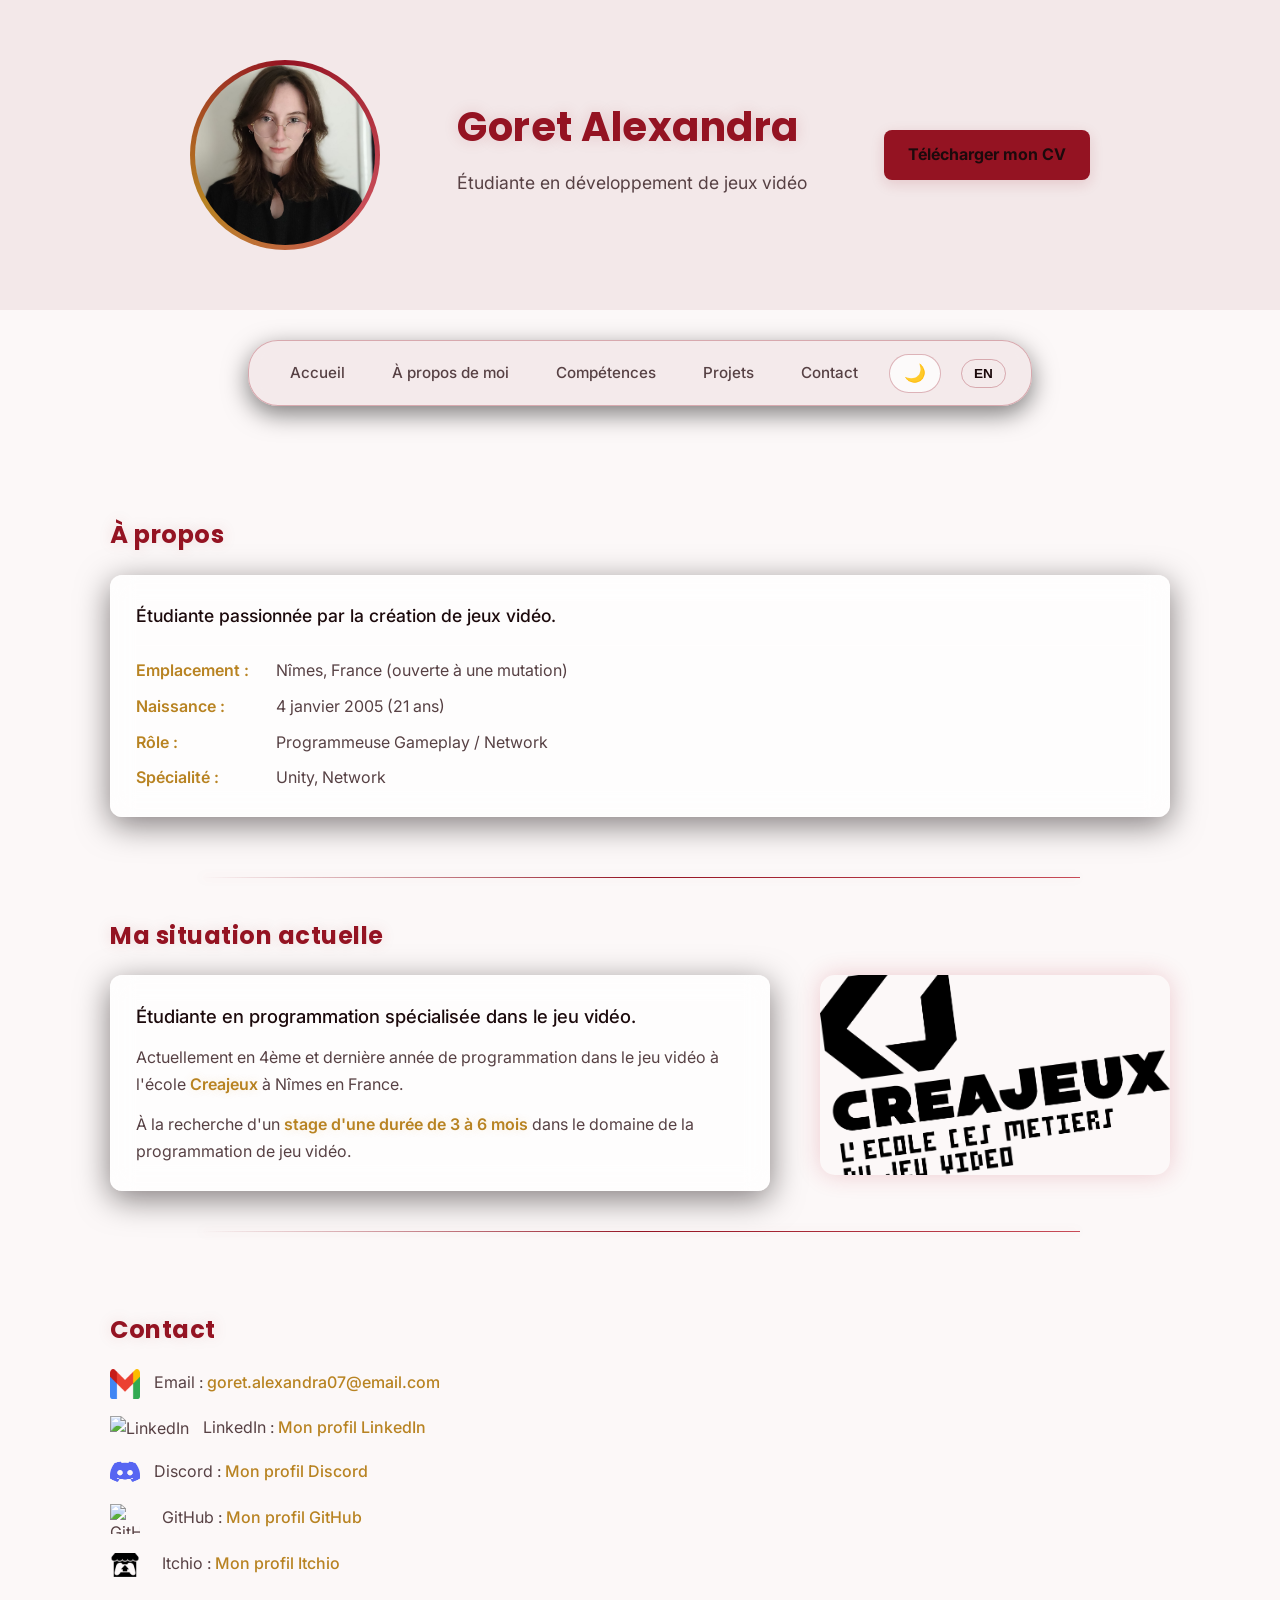
==== commit b92b51b0: "modif ajout de pages de projet ajout lien itchio" ====
--- a/index.html
+++ b/index.html
@@ -140,6 +140,17 @@
             GitHub : <a href="https://github.com/alexgrt-134340" target="_blank" rel="noopener noreferrer"
                 data-i18n="contact-github-link">Mon profil GitHub</a>
         </p>
+        <p class="contact-line">
+            <!-- Conteneur pour les images pour éviter les sauts de ligne -->
+            <span class="contact-icon-wrapper">
+                <img src="assets/images/itchio-black.png" alt="Itchio" class="contact-icon theme-logo-light" width="30"
+                    height="30">
+                <img src="assets/images/itchio-white.png" alt="Itchio" class="contact-icon theme-logo-dark" width="30"
+                    height="30">
+            </span>
+            Itchio : <a href="https://alex-grt.itch.io/" target="_blank" rel="noopener noreferrer"
+                data-i18n="contact-itchio-link">Mon profil Itchio</a>
+        </p>
     </section>
 
     <script src="script.js"></script>
--- a/style.css
+++ b/style.css
@@ -827,7 +827,8 @@
     display: block;
 }
 
-.icon img.icon-large {
+.icon img.icon-large 
+{
     width: 90px;
     height: 90px;
 }
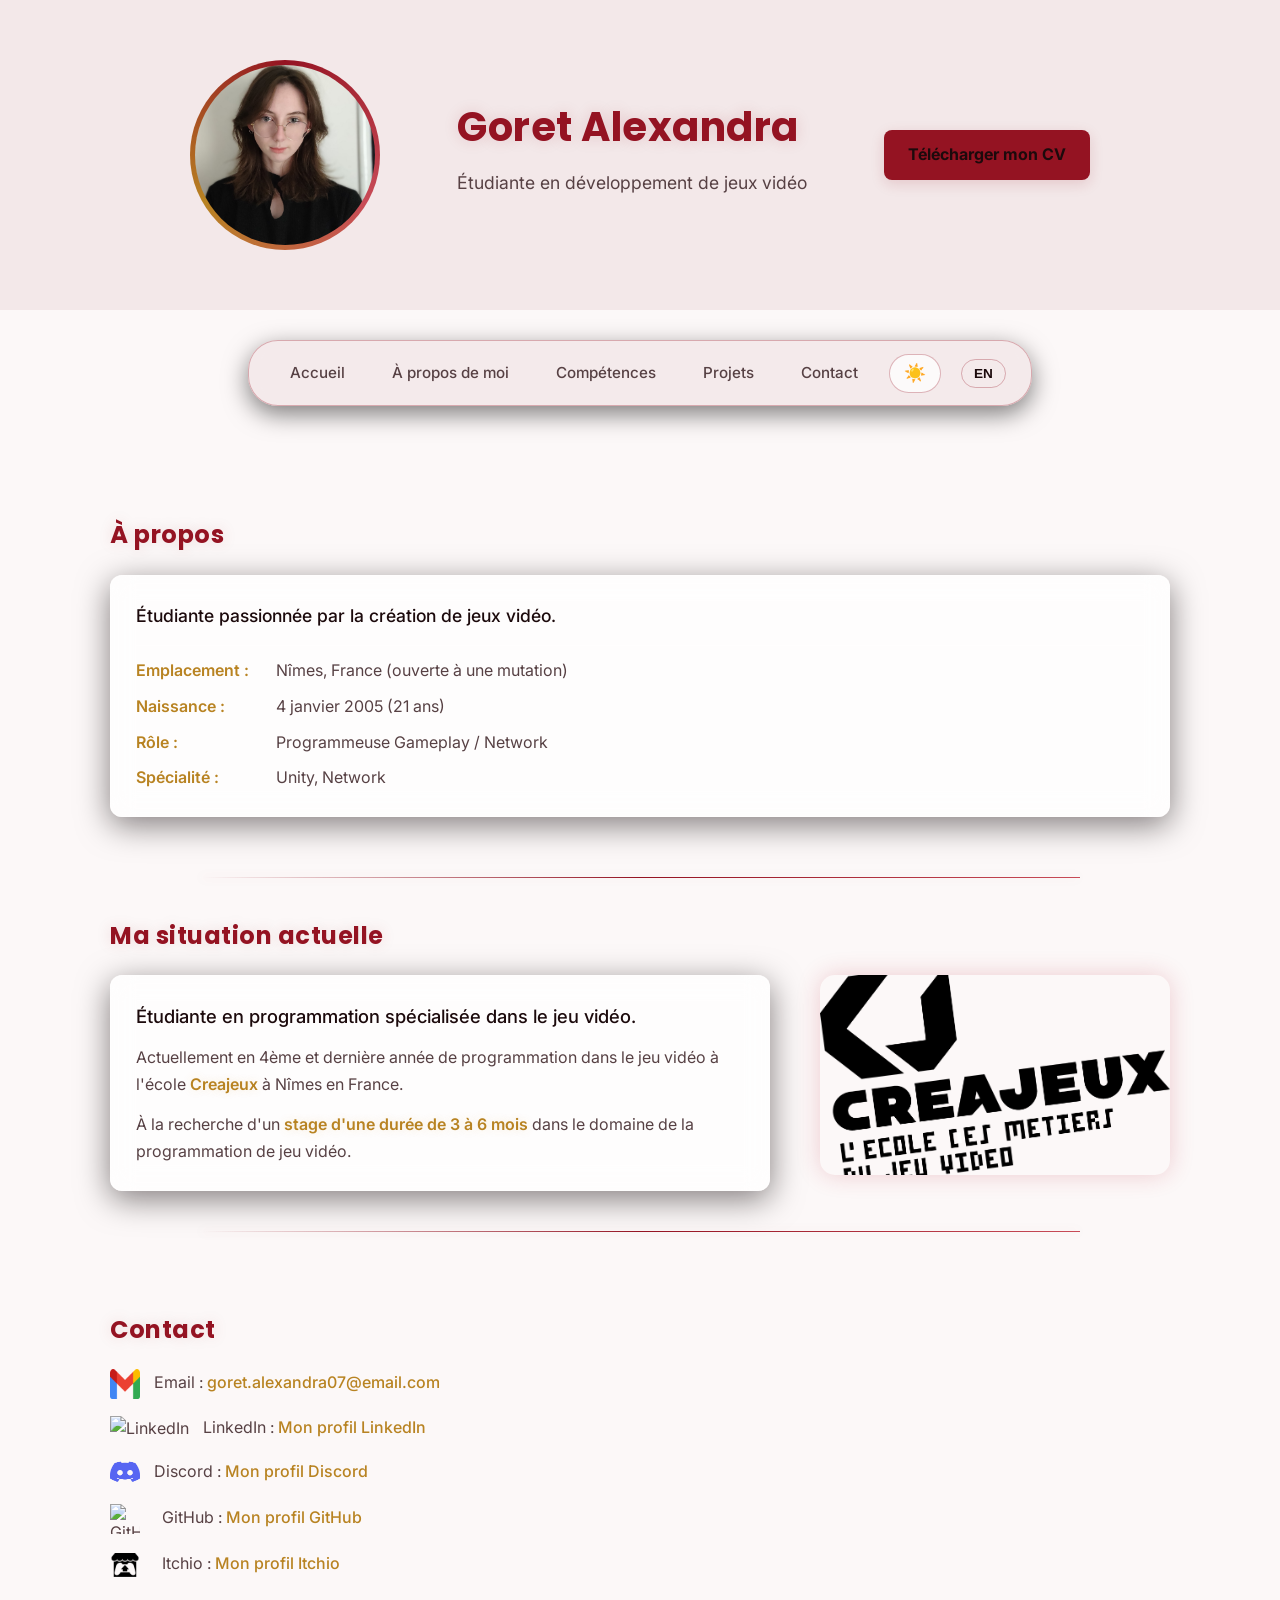
==== commit cd35bd75: "ad++" ====
--- a/index.html
+++ b/index.html
@@ -32,7 +32,6 @@
 </head>
 
 <body>
-
     <header>
         <div class="header-container">
             <div class="profile-pic-wrapper">
@@ -102,7 +101,6 @@
 
             <div class="school-image">
                 <a href="https://www.creajeux.fr/" target="_blank" rel="noopener noreferrer">
-                    <!-- On inverse les classes par rapport aux src -->
                     <img src="assets/images/creajeux.png" alt="Creajeux" width="350" height="200"
                         class="theme-logo-dark">
                     <img src="assets/images/creajeux-black.png" alt="Creajeux" width="350" height="200"
@@ -112,7 +110,7 @@
         </div>
     </section>
 
-    <section>
+<section>
         <h2 data-i18n="contact-heading">Contact</h2>
         <p>
             <img src="assets/images/Gmail.png" alt="Email" class="contact-icon" width="30" height="30">
--- a/style.css
+++ b/style.css
@@ -84,16 +84,20 @@
     overflow-x: hidden;
 }
 
-h1, h2, h3 {
+h1,
+h2,
+h3 {
     font-family: var(--font-heading);
     letter-spacing: 0.5px;
 }
 
-h1, h2 {
+h1,
+h2 {
     text-shadow: 0 0 15px var(--primary-glow);
 }
 
-h2, h3 {
+h2,
+h3 {
     color: var(--primary);
 }
 
@@ -459,7 +463,8 @@
     display: inline-flex;
     align-items: center;
     vertical-align: middle;
-    margin-right: 8px; /* Petit espace avant le texte */
+    margin-right: 8px;
+    /* Petit espace avant le texte */
 }
 
 /* ==========================================================================
@@ -480,7 +485,7 @@
     animation: fadeUp 0.8s ease both;
 }
 
-section + section::before {
+section+section::before {
     content: "";
     position: absolute;
     top: 0;
@@ -495,19 +500,39 @@
 }
 
 @keyframes rotateGradient {
-    0% { transform: rotate(0deg); }
-    100% { transform: rotate(360deg); }
+    0% {
+        transform: rotate(0deg);
+    }
+
+    100% {
+        transform: rotate(360deg);
+    }
 }
 
 @keyframes gradientAnimation {
-    0% { background-position: 0% 50%; }
-    50% { background-position: 100% 50%; }
-    100% { background-position: 0% 50%; }
+    0% {
+        background-position: 0% 50%;
+    }
+
+    50% {
+        background-position: 100% 50%;
+    }
+
+    100% {
+        background-position: 0% 50%;
+    }
 }
 
 @keyframes fadeUp {
-    from { opacity: 0; transform: translateY(20px); }
-    to { opacity: 1; transform: translateY(0); }
+    from {
+        opacity: 0;
+        transform: translateY(20px);
+    }
+
+    to {
+        opacity: 1;
+        transform: translateY(0);
+    }
 }
 
 /* ==========================================================================
@@ -545,6 +570,7 @@
 }
 
 @media (max-width: 600px) {
+
     .soft-skills,
     .hard-skills {
         grid-template-columns: 1fr;
@@ -798,6 +824,7 @@
 
 /* Respecte la préférence système de réduction des animations */
 @media (prefers-reduced-motion: reduce) {
+
     *,
     *::before,
     *::after {
@@ -827,8 +854,64 @@
     display: block;
 }
 
-.icon img.icon-large 
-{
+.icon img.icon-large {
     width: 90px;
     height: 90px;
+}
+
+.contributions {
+    display: flex;
+    flex-direction: column;
+    gap: 32px;
+}
+
+/* Texte à gauche, image à droite */
+.contribution {
+    display: grid;
+    grid-template-columns: 1fr 1fr;
+    gap: 24px;
+    align-items: center;
+}
+
+/* Variante : image à gauche (on remonte la figure avant le texte) */
+.contribution.reverse .contribution-media {
+    order: -1;
+}
+
+.contribution-text h4 {
+    margin: 0 0 0.5rem;
+}
+
+.contribution-text ul {
+    padding-left: 1.2rem;
+    margin: 0.75rem 0 0;
+}
+
+.contribution-media {
+    margin: 0;
+}
+
+.contribution-media img {
+    display: block;
+    width: 100%;
+    height: auto;
+    border-radius: 8px;
+}
+
+.contribution-media figcaption {
+    margin-top: 8px;
+    font-size: 0.85rem;
+    opacity: 0.7;
+    text-align: center;
+}
+
+/* Mobile : une seule colonne, texte puis image */
+@media (max-width: 768px) {
+    .contribution {
+        grid-template-columns: 1fr;
+    }
+
+    .contribution.reverse .contribution-media {
+        order: 0;
+    }
 }
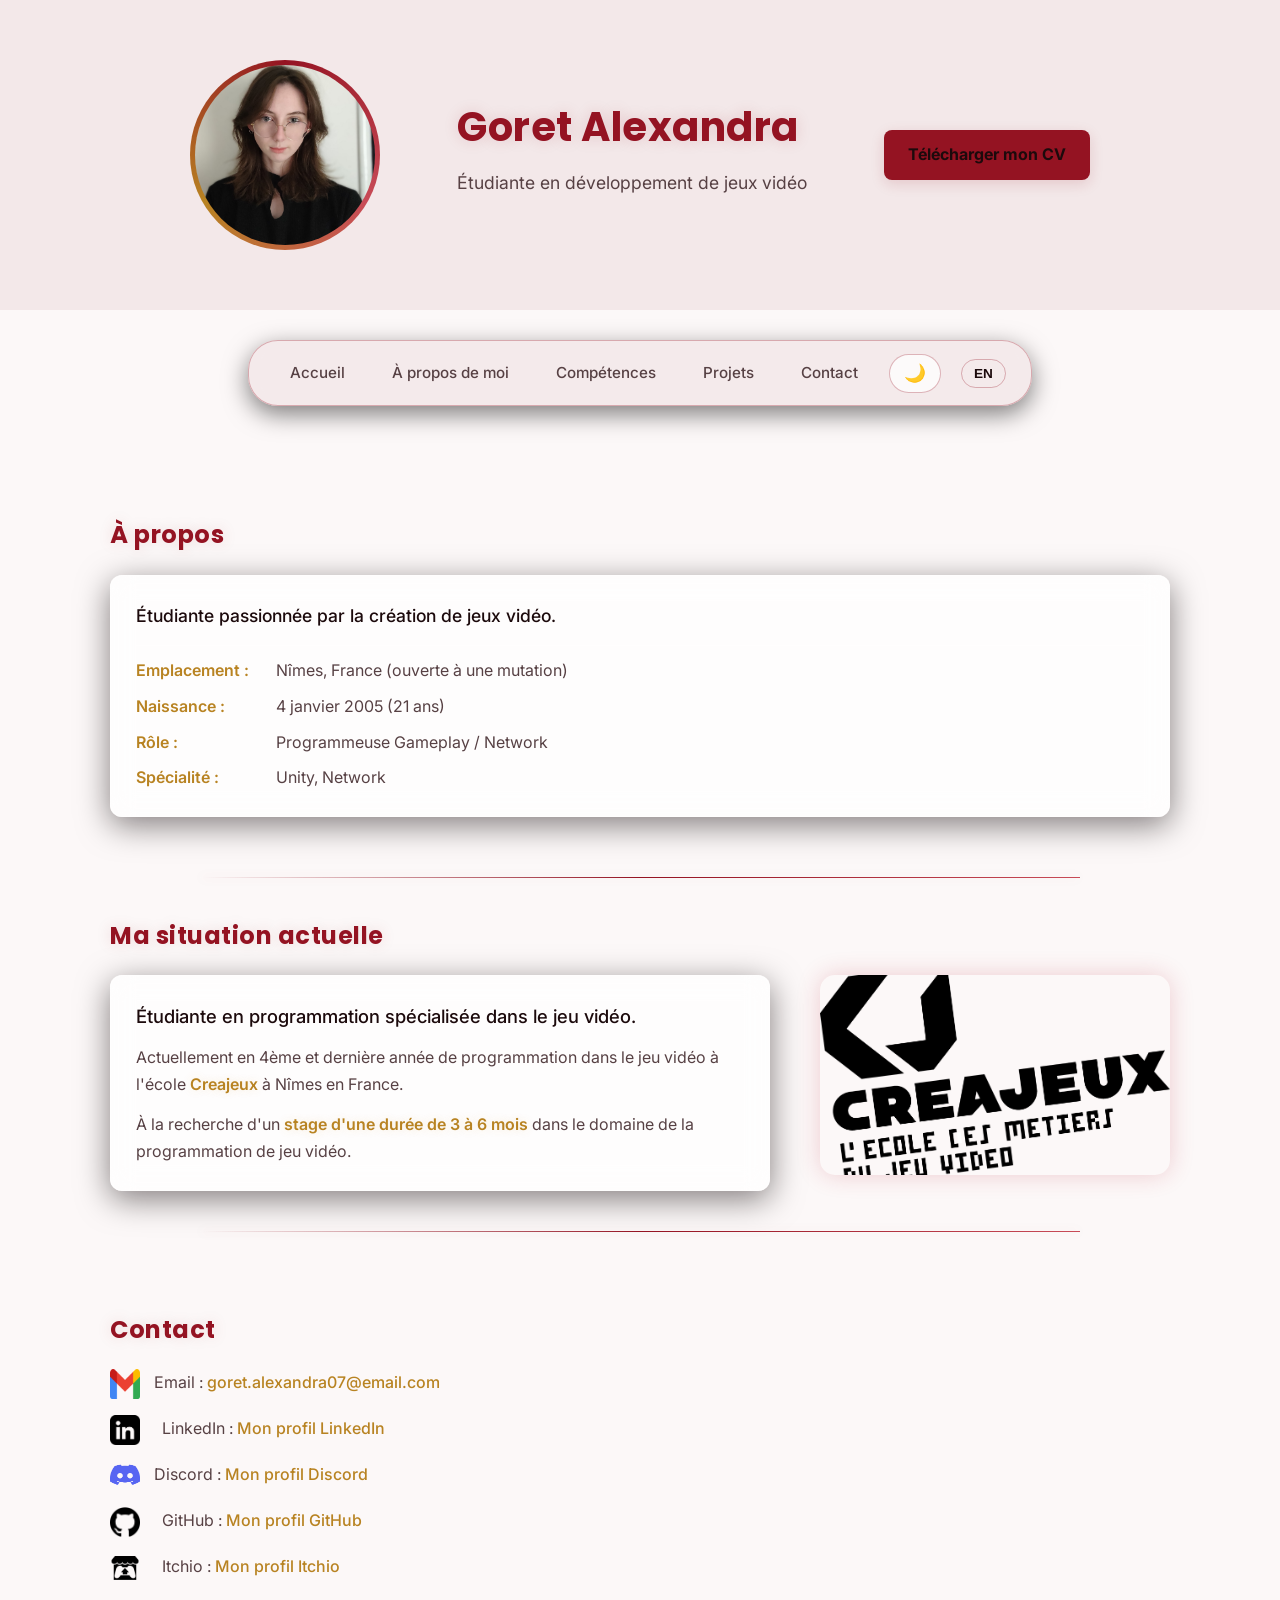
==== commit db3dd52f: "add dernière modifs" ====
--- a/index.html
+++ b/index.html
@@ -110,17 +110,22 @@
         </div>
     </section>
 
-<section>
+    <section>
         <h2 data-i18n="contact-heading">Contact</h2>
         <p>
             <img src="assets/images/Gmail.png" alt="Email" class="contact-icon" width="30" height="30">
             <span data-i18n="contact-email">Email :</span> <a
                 href="mailto:goret.alexandra07@email.com">goret.alexandra07@email.com</a>
         </p>
-        <p>
-            <img src="assets/images/Linkedin.png" alt="LinkedIn" class="contact-icon" width="30" height="30">
+        <p class="contact-line">
+            <span class="contact-icon-wrapper">
+                <img src="assets/images/linkedInblack.png" alt="LinkedIn" class="contact-icon theme-logo-light"
+                    width="30" height="30">
+                <img src="assets/images/linkedInLogoWhite.png" alt="LinkedIn" class="contact-icon theme-logo-dark"
+                    width="30" height="30">
+            </span>
             LinkedIn : <a href="https://www.linkedin.com/in/alexandra-goret-6a10062b8" target="_blank"
-                rel="noopener noreferrer" data-i18n="contact-linkedin">Mon profil LinkedIn</a>
+                rel="noopener noreferrer" data-i18n="contact-linkedin-link">Mon profil LinkedIn</a>
         </p>
         <p>
             <img src="assets/images/Discord.png" alt="Discord" class="contact-icon" width="30" height="30">
@@ -130,7 +135,7 @@
         <p class="contact-line">
             <!-- Conteneur pour les images pour éviter les sauts de ligne -->
             <span class="contact-icon-wrapper">
-                <img src="assets/images/GitHub.png" alt="GitHub" class="contact-icon theme-logo-light" width="30"
+                <img src="assets/images/githubblack.png" alt="GitHub" class="contact-icon theme-logo-light" width="30"
                     height="30">
                 <img src="assets/images/githubWhite.png" alt="GitHub" class="contact-icon theme-logo-dark" width="30"
                     height="30">
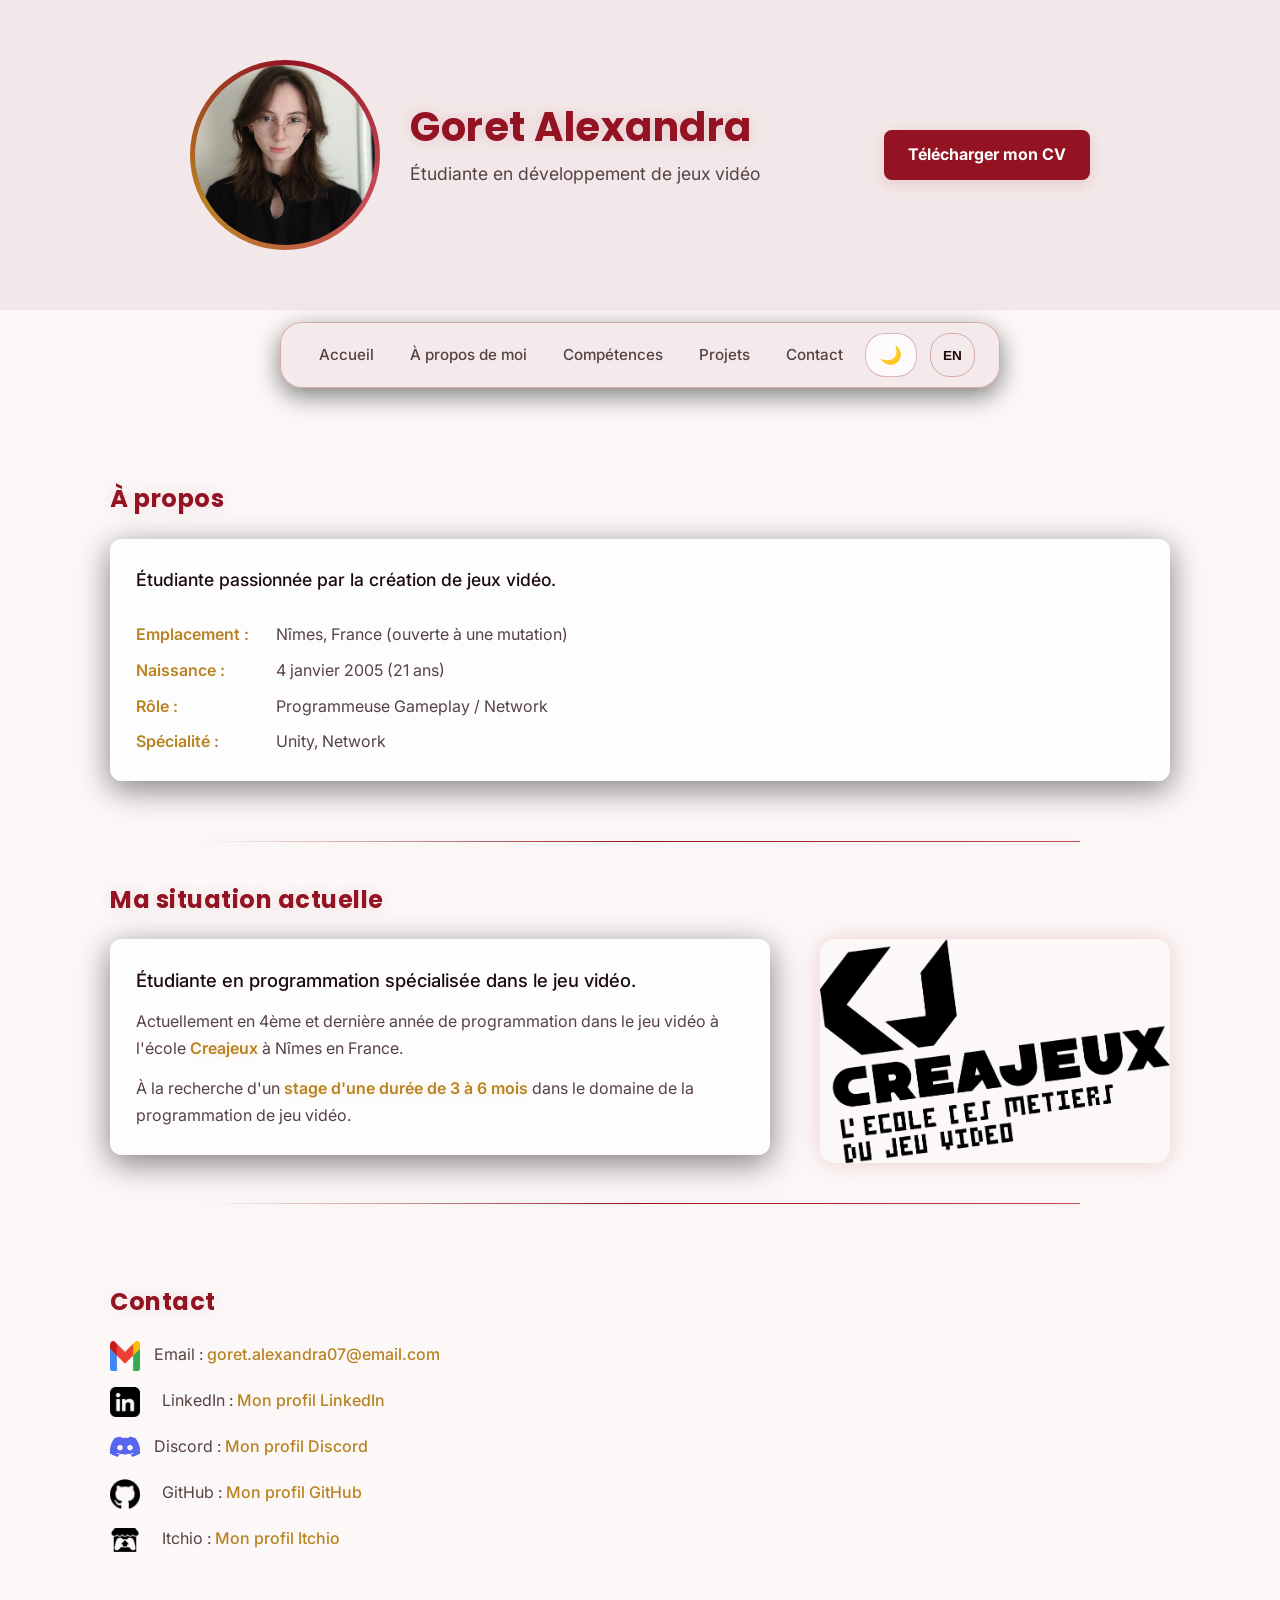
==== commit 871efc6a: "add date images" ====
--- a/index.html
+++ b/index.html
@@ -140,7 +140,7 @@
                 <img src="assets/images/githubWhite.png" alt="GitHub" class="contact-icon theme-logo-dark" width="30"
                     height="30">
             </span>
-            GitHub : <a href="https://github.com/alexgrt-134340" target="_blank" rel="noopener noreferrer"
+            GitHub : <a href="https://github.com/alex-grt134340" target="_blank" rel="noopener noreferrer"
                 data-i18n="contact-github-link">Mon profil GitHub</a>
         </p>
         <p class="contact-line">
--- a/style.css
+++ b/style.css
@@ -1,917 +1,269 @@
-/* ==========================================================================
-   VARIABLES & CONFIGURATION DU THÈME (VERSION BORDEAUX)
-   ========================================================================== */
-:root {
-    /* Thème clair - par défaut */
-    --bg-main: #fcf8f8;
-    --bg-header: #f3e8e9;
-    --bg-card: rgba(255, 255, 255, 0.75);
-    --bg-card-hover: rgba(255, 255, 255, 0.95);
-    --bg-control: rgba(255, 255, 255, 0.75);
-    --bg-navigation: rgba(243, 232, 233, 0.85);
+:root { /* Thème clair - par défaut */
+    --bg-main: #fcf8f8; --bg-header: #f3e8e9;
+    --bg-card: rgba(255, 255, 255, 0.75); --bg-card-hover: rgba(255, 255, 255, 0.95);
+    --bg-control: rgba(255, 255, 255, 0.75); --bg-navigation: rgba(243, 232, 233, 0.85);
     --control-border: rgba(148, 19, 34, 0.3);
-
-    --primary: #941322;
-    --primary-glow: rgba(148, 19, 34, 0.15);
-    --secondary: #c84b57;
-    --accent: #b88322;
-    --accent-glow: rgba(184, 131, 34, 0.2);
-
-    --text-main: #1c0a0c;
-    --text-muted: #574144;
-
-    --font-body: 'Inter', sans-serif;
-    --font-heading: 'Poppins', sans-serif;
+    --primary: #941322; --primary-glow: rgba(148, 19, 34, 0.15); --secondary: #c84b57;
+    --accent: #b88322; --accent-glow: rgba(184, 131, 34, 0.2);
+    --text-main: #1c0a0c; --text-muted: #574144;
+    --font-body: 'Inter', system-ui, sans-serif; --font-heading: 'Poppins', system-ui, sans-serif;
     --transition: all 0.3s cubic-bezier(0.25, 0.8, 0.25, 1);
 }
 
-/* Thème sombre (Bordeaux) */
-html.dark-theme,
-body.dark-theme {
-    --bg-main: #140709;
-    --bg-header: #0a0203;
-    --bg-card: rgba(39, 15, 19, 0.45);
-    --bg-card-hover: rgba(53, 18, 22, 0.6);
-    --bg-control: rgba(10, 2, 3, 0.4);
-    --bg-navigation: rgba(10, 2, 3, 0.6);
+:is(html, body).dark-theme { /* Thème sombre */
+    --bg-main: #140709; --bg-header: #0a0203;
+    --bg-card: rgba(39, 15, 19, 0.45); --bg-card-hover: rgba(53, 18, 22, 0.6);
+    --bg-control: rgba(10, 2, 3, 0.4); --bg-navigation: rgba(10, 2, 3, 0.6);
     --control-border: rgba(178, 32, 48, 0.3);
-
-    --primary: #b22030;
-    --primary-glow: rgba(178, 32, 48, 0.35);
-    --secondary: #721c24;
-    --accent: #e5b869;
-    --accent-glow: rgba(229, 184, 105, 0.3);
-
-    --text-main: #ffffff;
-    --text-muted: #e2d1d3;
-}
-
-/* Sélection de texte et scroll fluide */
-html {
-    scroll-behavior: smooth;
-    min-height: 100%;
-    background-color: var(--bg-main);
-    overflow-y: scroll;
-}
-
-/* Garde le fond de html sombre si la classe est seulement sur body */
-html:has(body.dark-theme) {
-    background-color: #140709;
-}
-
-::selection {
-    background-color: var(--primary);
-    color: var(--text-main);
-}
-
-/* ==========================================================================
-   STYLE GLOBAL
-   ========================================================================== */
-*,
-*::before,
-*::after {
-    box-sizing: border-box;
-}
-
+    --primary: #b22030; --primary-glow: rgba(178, 32, 48, 0.35); --secondary: #721c24;
+    --accent: #e5b869; --accent-glow: rgba(229, 184, 105, 0.3);
+    --text-main: #ffffff; --text-muted: #e2d1d3;
+}
+
+/* ── Global ───────────────────────────────────────────────── */
+html { scroll-behavior: smooth; min-height: 100%; background-color: var(--bg-main); overflow-y: scroll; -webkit-text-size-adjust: 100%; }
+html:has(body.dark-theme) { background-color: #140709; }
+::selection { background-color: var(--primary); color: #fff; }
+*, *::before, *::after { box-sizing: border-box; }
+img, video, iframe { max-width: 100%; }
+img { height: auto; }
 body {
-    font-family: var(--font-body);
-    line-height: 1.6;
-    background-color: var(--bg-main);
-    color: var(--text-main);
-    margin: 0;
-    padding: 0;
-    min-height: 100vh;
-    overflow-x: hidden;
-}
-
-h1,
-h2,
-h3 {
-    font-family: var(--font-heading);
-    letter-spacing: 0.5px;
-}
-
-h1,
-h2 {
-    text-shadow: 0 0 15px var(--primary-glow);
-}
-
-h2,
-h3 {
-    color: var(--primary);
-}
-
-h3 {
-    margin-top: 0;
-}
-
-p {
-    color: var(--text-muted);
-}
-
-section {
-    max-width: 1100px;
-    margin: auto;
-    padding: 60px 20px;
-    position: relative;
-}
-
-/* ==========================================================================
-   NAVIGATION & BARRE FIXE
-   ========================================================================== */
+    font-family: var(--font-body); line-height: 1.6; margin: 0; padding: 0;
+    background-color: var(--bg-main); color: var(--text-main); min-height: 100vh; overflow-x: hidden;
+    -webkit-font-smoothing: antialiased;
+}
+h1, h2, h3 { font-family: var(--font-heading); letter-spacing: 0.5px; text-wrap: balance; }
+h1, h2 { text-shadow: 0 0 15px var(--primary-glow); }
+h2, h3 { color: var(--primary); }
+h3 { margin-top: 0; }
+p { color: var(--text-muted); }
+section { max-width: 1100px; margin: auto; padding: clamp(40px, 7vw, 60px) clamp(16px, 4vw, 20px); position: relative; scroll-margin-top: 86px; }
+header[id] { scroll-margin-top: 10px; }
+:focus-visible { outline: 2px solid var(--accent); outline-offset: 3px; }
+
+/* ── Navigation & boutons ─────────────────────────────────── */
 .navigation {
-    display: flex;
-    justify-content: center;
-    align-items: center;
-    gap: 15px;
-    background: var(--bg-navigation);
-    backdrop-filter: blur(10px);
-    -webkit-backdrop-filter: blur(10px);
-    padding: 12px 25px;
-    max-width: fit-content;
-    margin: 30px auto;
-    border-radius: 30px;
-    border: 1px solid var(--control-border);
-    box-shadow: 0 8px 25px rgba(0, 0, 0, 0.5);
-}
-
+    display: flex; justify-content: center; align-items: center; gap: 8px;
+    background: var(--bg-navigation); backdrop-filter: blur(10px); -webkit-backdrop-filter: blur(10px);
+    padding: 10px 12px;
+    width: calc(100% - 20px); max-width: 720px; margin: 12px auto;
+    flex-wrap: wrap;
+    position: sticky; top: calc(10px + env(safe-area-inset-top, 0px)); z-index: 50;
+    border-radius: 22px;
+    border: 1px solid var(--control-border); box-shadow: 0 8px 25px rgba(0, 0, 0, 0.5);
+}
 .navigation a {
-    color: var(--text-muted);
-    text-decoration: none;
-    padding: 8px 16px;
-    font-size: 0.95em;
-    font-weight: 500;
-    border-radius: 20px;
-    transition: var(--transition);
-}
-
-.navigation a:hover {
-    color: var(--accent);
-    background-color: rgba(178, 32, 48, 0.15);
-}
-
-.theme-toggle-btn {
-    background: var(--bg-card);
-    border: 1px solid var(--control-border);
-    color: var(--text-main);
-    padding: 8px 14px;
-    border-radius: 20px;
-    cursor: pointer;
-    font-size: 1.1em;
-    display: flex;
-    align-items: center;
-    justify-content: center;
-    transition: var(--transition);
-}
-
-.theme-toggle-btn:hover {
-    background: var(--bg-card-hover);
-    border-color: var(--primary);
-    transform: scale(1.05);
-}
-
-.lang-toggle-btn {
-    background: transparent;
-    border: 1px solid var(--control-border);
-    color: var(--text-main);
-    padding: 6px 12px;
-    border-radius: 20px;
-    cursor: pointer;
-    font-size: 0.85em;
-    font-weight: 600;
-    display: inline-flex;
-    align-items: center;
-    justify-content: center;
-    transition: var(--transition);
-    margin-left: 5px;
-}
-
-.lang-toggle-btn:hover {
-    background-color: rgba(178, 32, 48, 0.15);
-    border-color: var(--accent);
-    transform: scale(1.08);
-}
-
-/* ==========================================================================
-   HEADER / HERO SECTION
-   ========================================================================== */
-header {
-    background-color: var(--bg-header);
-    padding: 60px 20px;
-}
-
-.header-container {
-    display: flex;
-    align-items: center;
-    justify-content: space-between;
-    max-width: 900px;
-    margin: auto;
-    gap: 30px;
-    position: relative;
-}
-
-.header-text {
-    display: flex;
-    flex-direction: column;
-    justify-content: center;
-}
-
-.header-text h1 {
-    margin: 0;
-    font-size: 2.5em;
-    color: var(--primary);
-}
-
-.header-text .description {
-    margin-top: 10px;
-    font-size: 1.1em;
-    color: var(--text-muted);
-}
+    color: var(--text-muted); text-decoration: none; padding: 10px 14px; font-size: 0.95em; font-weight: 500;
+    border-radius: 20px; transition: var(--transition); white-space: nowrap;
+    display: inline-flex; align-items: center; min-height: 44px;
+}
+.navigation a:hover { color: var(--accent); background-color: rgba(178, 32, 48, 0.15); }
+
+.theme-toggle-btn, .lang-toggle-btn {
+    border: 1px solid var(--control-border); color: var(--text-main); border-radius: 20px; cursor: pointer;
+    align-items: center; justify-content: center; transition: var(--transition);
+    min-height: 44px; min-width: 44px;
+}
+.theme-toggle-btn { background: var(--bg-card); padding: 8px 14px; font-size: 1.1em; display: flex; }
+.lang-toggle-btn { background: transparent; padding: 6px 12px; font-size: 0.85em; font-weight: 600; display: inline-flex; margin-left: 5px; }
+.theme-toggle-btn:hover { background: var(--bg-card-hover); border-color: var(--primary); transform: scale(1.05); }
+.lang-toggle-btn:hover { background-color: rgba(178, 32, 48, 0.15); border-color: var(--accent); transform: scale(1.08); }
+
+/* ── Header / hero ────────────────────────────────────────── */
+header { background-color: var(--bg-header); padding: clamp(32px, 6vw, 60px) clamp(16px, 4vw, 20px); }
+.header-container { display: flex; align-items: center; justify-content: space-between; max-width: 900px; margin: auto; gap: clamp(20px, 4vw, 30px); position: relative; width: 100%; }
+.header-text { display: flex; flex-direction: column; justify-content: center; min-width: 0; flex: 1; }
+.header-text h1 { margin: 0; font-size: clamp(1.85rem, 7.5vw, 2.5em); color: var(--primary); line-height: 1.12; }
+.header-text .description { margin-top: 10px; font-size: clamp(0.98rem, 3.8vw, 1.1em); color: var(--text-muted); }
 
 .cv-button {
-    background-color: var(--primary);
-    color: var(--text-main);
-    padding: 12px 24px;
-    border-radius: 8px;
-    text-decoration: none;
-    font-weight: bold;
-    box-shadow: 0 4px 14px var(--primary-glow);
-    transition: var(--transition);
-}
-
-.cv-button:hover {
-    background-color: var(--accent);
-    color: var(--bg-header);
-    transform: translateY(-2px);
-    box-shadow: 0 6px 20px var(--accent-glow);
-}
-
-.cv-button:active {
-    transform: translateY(0);
-}
-
-.profile-pic-wrapper {
-    position: relative;
-    width: 190px;
-    height: 190px;
-    display: flex;
-    align-items: center;
-    justify-content: center;
-}
-
+    background-color: var(--primary); color: #fff; padding: 12px 24px; border-radius: 8px;
+    text-decoration: none; font-weight: bold; box-shadow: 0 4px 14px var(--primary-glow); transition: var(--transition);
+    display: inline-flex; align-items: center; justify-content: center; gap: 8px; min-height: 48px;
+}
+.cv-button:hover { background-color: var(--accent); color: var(--bg-header); transform: translateY(-2px); box-shadow: 0 6px 20px var(--accent-glow); }
+.cv-button:active { transform: translateY(0); }
+
+.profile-pic-wrapper { position: relative; width: clamp(150px, 42vw, 190px); height: clamp(150px, 42vw, 190px); display: flex; align-items: center; justify-content: center; flex-shrink: 0; margin: 0 auto; }
 .profile-pic-wrapper::before {
-    content: "";
-    position: absolute;
-    inset: 0;
-    border-radius: 50%;
+    content: ""; position: absolute; inset: 0; border-radius: 50%; z-index: 0;
     background: conic-gradient(var(--primary), var(--secondary), var(--accent), var(--primary));
-    z-index: 0;
     animation: rotateGradient 4s linear infinite;
 }
-
-.profile-pic {
-    width: 180px;
-    height: 180px;
-    border-radius: 50%;
-    object-fit: cover;
-    position: relative;
-    z-index: 1;
-    border: none;
-}
-
-/* ==========================================================================
-   GLASSMORPHISM & CARTES
-   ========================================================================== */
-.about-box,
-.project,
-.skill,
-.soft-skills li,
-.hard-skills li {
-    background: var(--bg-card);
-    backdrop-filter: blur(12px);
-    -webkit-backdrop-filter: blur(12px);
-    border: 1px solid rgba(255, 255, 255, 0.05);
-    box-shadow: 0 8px 32px 0 rgba(10, 2, 3, 0.5);
-    padding: 25px;
-    border-radius: 12px;
-    color: var(--text-main);
-    text-decoration: none;
-    transition: var(--transition);
-}
-
-.about-box:hover,
-.project:hover,
-.skill:hover,
-.soft-skills li:hover,
-.hard-skills li:hover {
-    transform: translateY(-5px);
-    border-color: rgba(178, 32, 48, 0.4);
-    box-shadow: 0 10px 30px rgba(178, 32, 48, 0.25);
-    background: var(--bg-card-hover);
-}
-
-/* ==========================================================================
-   SECTION À PROPOS & ÉCOLE
-   ========================================================================== */
-.about-section {
-    max-width: 1100px;
-    margin: auto;
-    padding: 20px 20px 40px;
-}
-
-.about-content {
-    display: flex;
-    align-items: flex-start;
-    gap: 50px;
-}
-
-.about-text {
-    flex: 1;
-}
-
-.school-image {
-    width: 350px;
-    flex-shrink: 0;
-}
-
-.school-image img {
-    width: 100%;
-    border-radius: 15px;
-    object-fit: cover;
-    box-shadow: 0 0 25px rgba(178, 32, 48, 0.2);
-    transition: var(--transition);
-}
-
-.school-image img:hover {
-    transform: scale(1.03) rotate(1deg);
-}
-
-/* ==========================================================================
-   PROJETS & COMPÉTENCES
-   ========================================================================== */
-.projects-container {
-    display: grid;
-    grid-template-columns: repeat(2, 1fr);
-    gap: 25px;
-    margin-top: 30px;
-}
-
-.skills-container {
-    display: grid;
-    grid-template-columns: repeat(3, 1fr);
-    gap: 40px;
-    text-align: center;
-}
-
-.skill-icons {
-    display: flex;
-    justify-content: center;
-    gap: 20px;
-    flex-wrap: wrap;
-}
-
-.skill-icons img {
-    width: 40px;
-    height: 40px;
-    object-fit: contain;
-    transition: var(--transition);
-}
-
-.skill-icons img:hover {
-    transform: scale(1.2);
-}
-
-.icon {
-    position: relative;
-    width: 55px;
-    height: 55px;
-    flex: 0 0 55px;
-
-    display: flex;
-    align-items: center;
-    justify-content: center;
-
-    cursor: pointer;
-}
-
-.icon img {
-    width: 40px;
-    height: 40px;
-    object-fit: contain;
-    flex-shrink: 0;
-    transition: var(--transition);
-}
-
+.profile-pic { width: calc(100% - 10px); height: calc(100% - 10px); border-radius: 50%; object-fit: cover; position: relative; z-index: 1; border: none; }
+
+/* ── Cartes (glassmorphism) ───────────────────────────────── */
+.about-box, .project, .skill, .soft-skills li, .hard-skills li {
+    background: var(--bg-card); backdrop-filter: blur(12px); -webkit-backdrop-filter: blur(12px);
+    border: 1px solid rgba(255, 255, 255, 0.05); box-shadow: 0 8px 32px 0 rgba(10, 2, 3, 0.5);
+    padding: 25px; border-radius: 12px; color: var(--text-main); text-decoration: none; transition: var(--transition);
+    min-width: 0;
+}
+.about-box:hover, .project:hover, .skill:hover, .soft-skills li:hover, .hard-skills li:hover {
+    transform: translateY(-5px); border-color: rgba(178, 32, 48, 0.4);
+    box-shadow: 0 10px 30px rgba(178, 32, 48, 0.25); background: var(--bg-card-hover);
+}
+
+/* ── À propos & école ─────────────────────────────────────── */
+.about-section { max-width: 1100px; margin: auto; padding: 20px clamp(16px, 4vw, 20px) 40px; }
+.about-content { display: flex; align-items: flex-start; gap: clamp(20px, 4vw, 50px); }
+.about-text { flex: 1; min-width: 0; }
+/* FIX TÉLÉPHONE n°8 : 350px fixe -> min(100%, 350px) */
+.school-image { width: min(100%, 350px); flex-shrink: 0; margin: 0; }
+.school-image img { width: 100%; border-radius: 15px; object-fit: cover; box-shadow: 0 0 25px rgba(178, 32, 48, 0.2); transition: var(--transition); }
+.school-image img:hover { transform: scale(1.03) rotate(1deg); }
+
+/* ── Projets & compétences ────────────────────────────────── */
+.projects-container { display: grid; grid-template-columns: repeat(2, 1fr); gap: clamp(14px, 3vw, 25px); margin-top: 30px; }
+.skills-container { display: grid; grid-template-columns: repeat(3, 1fr); gap: clamp(14px, 3vw, 40px); text-align: center; }
+.skill-icons { display: flex; justify-content: center; gap: 12px; flex-wrap: wrap; }
+.skill-icons img, .icon img { width: 40px; height: 40px; object-fit: contain; transition: var(--transition); }
+.skill-icons img:hover { transform: scale(1.2); }
+
+.icon { position: relative; width: 55px; height: 55px; flex: 0 0 55px; display: flex; align-items: center; justify-content: center; cursor: pointer; }
 .icon span {
-    position: absolute;
-    bottom: -35px;
-    left: 50%;
-    transform: translateX(-50%);
-    background-color: var(--bg-header);
-    color: var(--text-main);
-    padding: 6px 12px;
-    border-radius: 6px;
-    font-size: 0.8em;
-    white-space: nowrap;
-    opacity: 0;
-    pointer-events: none;
-    box-shadow: 0 4px 10px rgba(0, 0, 0, 0.6);
-    border: 1px solid var(--control-border);
-    transition: opacity 0.25s ease, transform 0.25s ease;
-}
-
-.icon:hover img {
-    transform: scale(1.15);
-}
-
-.icon:hover span {
-    opacity: 1;
-    transform: translateX(-50%) translateY(-4px);
-}
-
-.soft-skills,
-.hard-skills {
-    list-style: none;
-    padding: 0;
-    margin: 30px auto 0;
-    max-width: 700px;
-    display: grid;
-    grid-template-columns: 1fr 1fr;
-    gap: 15px 40px;
-}
-
-.soft-skills li,
-.hard-skills li {
-    display: flex;
-    align-items: center;
-    gap: 12px;
-    text-align: left;
-}
-
-.list-emoji {
-    font-size: 1.2em;
-}
-
-.contact-icon {
-    width: 30px;
-    height: 30px;
-    vertical-align: middle;
-    margin-right: 10px;
-}
-
-.contact-icon-wrapper {
-    display: inline-flex;
-    align-items: center;
-    vertical-align: middle;
-    margin-right: 8px;
-    /* Petit espace avant le texte */
-}
-
-/* ==========================================================================
-   ANIMATIONS
-   ========================================================================== */
-.scroll-animate {
-    opacity: 0;
-    transform: translateY(20px);
-    transition: opacity 0.6s ease, transform 0.6s ease;
-}
-
-.scroll-animate.show {
-    opacity: 1;
-    transform: translateY(0);
-}
-
-.skill {
-    animation: fadeUp 0.8s ease both;
-}
-
-section+section::before {
-    content: "";
-    position: absolute;
-    top: 0;
-    left: 10%;
-    width: 80%;
-    height: 1px;
-    z-index: 1;
+    position: absolute; bottom: calc(100% + 10px); left: 50%; transform: translateX(-50%) translateY(4px);
+    background-color: var(--bg-header); color: var(--text-main); padding: 6px 12px; border-radius: 6px;
+    font-size: 0.8em; white-space: nowrap; opacity: 0; pointer-events: none;
+    box-shadow: 0 4px 10px rgba(0, 0, 0, 0.6); border: 1px solid var(--control-border);
+    transition: opacity 0.25s ease, transform 0.25s ease; z-index: 5; max-width: 70vw; overflow: hidden; text-overflow: ellipsis;
+}
+.icon:hover img { transform: scale(1.15); }
+.icon:hover span, .icon:focus-visible span, .icon:active span { opacity: 1; transform: translateX(-50%) translateY(0); }
+.icon img.icon-large { width: 90px; height: 90px; }
+
+.soft-skills, .hard-skills { list-style: none; padding: 0; margin: 30px auto 0; max-width: 700px; display: grid; grid-template-columns: 1fr 1fr; gap: 15px clamp(12px, 3vw, 40px); }
+.soft-skills li, .hard-skills li { display: flex; align-items: center; gap: 12px; text-align: left; }
+.list-emoji { font-size: 1.2em; flex-shrink: 0; }
+.contact-icon { width: 30px; height: 30px; vertical-align: middle; margin-right: 10px; }
+.contact-icon-wrapper { display: inline-flex; align-items: center; vertical-align: middle; margin-right: 8px; }
+
+/* ── Animations ───────────────────────────────────────────── */
+.scroll-animate { opacity: 0; transform: translateY(20px); transition: opacity 0.6s ease, transform 0.6s ease; }
+.scroll-animate.show { opacity: 1; transform: translateY(0); }
+.skill { animation: fadeUp 0.8s ease both; }
+section + section::before {
+    content: ""; position: absolute; top: 0; left: 10%; width: 80%; height: 1px; z-index: 1;
     background: linear-gradient(90deg, transparent, var(--primary), var(--secondary), var(--accent), transparent);
-    background-size: 200% 100%;
-    animation: gradientAnimation 8s linear infinite;
-    box-shadow: 0 0 12px var(--primary-glow);
-}
-
-@keyframes rotateGradient {
-    0% {
-        transform: rotate(0deg);
+    background-size: 200% 100%; animation: gradientAnimation 8s linear infinite; box-shadow: 0 0 12px var(--primary-glow);
+}
+@keyframes rotateGradient { 0% { transform: rotate(0deg); } 100% { transform: rotate(360deg); } }
+@keyframes gradientAnimation { 0%, 100% { background-position: 0% 50%; } 50% { background-position: 100% 50%; } }
+@keyframes fadeUp { from { opacity: 0; transform: translateY(20px); } to { opacity: 1; transform: translateY(0); } }
+
+/* ── Textes & contenus ────────────────────────────────────── */
+.about-intro { font-size: clamp(1rem, 3.5vw, 1.1em); font-weight: 500; color: var(--text-main); margin-bottom: 20px; border-bottom: 1px solid rgba(255, 255, 255, 0.08); padding-bottom: 15px; }
+.profile-details { list-style: none; padding: 0; margin: 0; display: flex; flex-direction: column; gap: 10px; }
+.profile-details li { display: flex; justify-content: flex-start; align-items: center; background: none !important; border: none !important; box-shadow: none !important; padding: 0 !important; }
+.profile-details .label { font-weight: 600; color: var(--accent); width: 140px; flex-shrink: 0; }
+.profile-details .value { color: var(--text-muted); overflow-wrap: anywhere; }
+.highlight-text { font-size: clamp(1.02rem, 3.6vw, 1.15em); color: var(--text-main); font-weight: 500; margin-bottom: 15px; }
+.tech-accent { color: var(--accent); font-weight: 600; text-shadow: 0 0 10px var(--accent-glow); }
+.about-box p { margin: 0 0 12px; line-height: 1.7; overflow-wrap: break-word; }
+.about-box p:last-child { margin-bottom: 0; }
+
+/* ── Contact & liens ──────────────────────────────────────── */
+.contact-form-container { margin-bottom: 40px; }
+.contact-form { display: flex; flex-direction: column; gap: 20px; }
+.form-group { display: flex; flex-direction: column; text-align: left; gap: 8px; }
+.form-group label { font-weight: 600; color: var(--accent); font-size: 0.95em; }
+.form-group input, .form-group textarea {
+    width: 100%; max-width: 100%; padding: 12px 16px; background: var(--bg-control); border: 1px solid var(--control-border); border-radius: 8px;
+    color: var(--text-main); font-family: var(--font-body); font-size: 0.95em; outline: none; transition: var(--transition);
+    min-height: 48px;
+}
+.form-group input:focus, .form-group textarea:focus { border-color: var(--primary); box-shadow: 0 0 10px var(--primary-glow); }
+.form-group textarea { min-height: 120px; resize: vertical; }
+.submit-btn { border: none; cursor: pointer; align-self: flex-start; font-size: 1em; }
+p a, .social-links a { color: var(--accent); text-decoration: none; font-weight: 500; transition: var(--transition); overflow-wrap: anywhere; }
+p a:hover, .social-links a:hover { color: var(--primary); text-decoration: underline; }
+html.i18n-loading body { visibility: hidden; }
+
+/* ── Vidéo & carrousel ────────────────────────────────────── */
+.video-container {
+    position: relative; width: 100%; padding-bottom: 56.25%; height: 0; overflow: hidden; border-radius: 12px;
+    margin: 25px 0; box-shadow: 0 8px 25px rgba(0, 0, 0, 0.4); border: 1px solid var(--control-border);
+}
+.video-container iframe { position: absolute; top: 0; left: 0; width: 100%; height: 100%; border: 0; }
+
+.gallery-carousel {
+    width: 100%; overflow-x: auto; scroll-snap-type: x mandatory; margin: 25px 0; border-radius: 12px;
+    box-shadow: 0 6px 20px rgba(0, 0, 0, 0.4); border: 1px solid var(--control-border); background: var(--bg-control);
+    scrollbar-width: thin; scrollbar-color: var(--primary) transparent;
+    -webkit-overflow-scrolling: touch; scroll-behavior: smooth;
+}
+.gallery-carousel::-webkit-scrollbar { height: 8px; }
+.gallery-carousel::-webkit-scrollbar-thumb { background-color: var(--primary); border-radius: 4px; }
+.carousel-track { display: flex; gap: 15px; padding: 15px; }
+.carousel-track img {
+    scroll-snap-align: center; flex-shrink: 0; width: 80%; max-width: 500px; height: auto; border-radius: 8px;
+    object-fit: cover; border: 1px solid rgba(255, 255, 255, 0.1); transition: var(--transition);
+}
+.carousel-track img:hover { transform: scale(1.02); border-color: var(--accent); }
+
+/* ── Cartes de projets ────────────────────────────────────── */
+.project { display: flex; flex-direction: column; padding: 0; overflow: hidden; border-radius: 12px; }
+.project-thumb { width: 100%; height: clamp(170px, 48vw, 200px); overflow: hidden; position: relative; background: var(--bg-control); }
+.project-thumb img { width: 100%; height: 100%; object-fit: cover; transition: transform 0.4s ease; }
+.project:hover .project-thumb img { transform: scale(1.08); }
+.project-info { padding: clamp(16px, 4vw, 20px); flex: 1; }
+.project-info h3 { margin-bottom: 8px; color: var(--primary); font-size: clamp(1.02rem, 4vw, 1.2rem); }
+
+/* ── Logos selon le thème ─────────────────────────────────── */
+.theme-logo-dark { display: none; }
+.theme-logo-light { display: block; }
+:is(html, body).dark-theme .theme-logo-light { display: none; }
+:is(html, body).dark-theme .theme-logo-dark { display: block; }
+
+/* ── Réalisations (texte + image) & pastilles ─────────────── */
+.contributions { display: flex; flex-direction: column; gap: 32px; }
+.contribution { display: grid; grid-template-columns: 1fr 1fr; gap: 24px; align-items: center; }
+.contribution.reverse .contribution-media { order: -1; }
+.contribution-text h4 { margin: 0 0 0.5rem; overflow-wrap: break-word; }
+.contribution-text ul { padding-left: 1.2rem; margin: 0.75rem 0 0; }
+.contribution-media { margin: 0; min-width: 0; }
+.contribution-media img { display: block; width: 100%; height: auto; border-radius: 8px; }
+.contribution-media figcaption { margin-top: 8px; font-size: 0.85rem; opacity: 0.7; text-align: center; }
+.tech-tags { display: flex; flex-wrap: wrap; gap: 8px; list-style: none; padding: 0; margin: 1rem 0 0; }
+.tech-tags li { padding: 6px 12px; border-radius: 999px; border: 1px solid currentColor; font-size: 0.85rem; opacity: 0.85; }
+
+/* ── Responsive & accessibilité ───────────────────────────── ORDRE : du plus large au plus étroit. Tout ce qui suit = FIX TÉLÉPHONE. */
+@media (max-width: 800px) { .skills-container { grid-template-columns: 1fr; gap: 16px; } }
+@media (max-width: 768px) {
+    .projects-container, .contribution { grid-template-columns: 1fr; }
+    .header-container { flex-direction: column; text-align: center; align-items: center; }
+    .header-text { align-items: center; width: 100%; }
+    .profile-pic { margin-bottom: 0; }
+    .about-content { flex-direction: column; align-items: center; }
+    .school-image { width: 100%; max-width: 400px; }
+    .contribution { gap: 0; }
+    .contribution.reverse .contribution-media { order: 0; }
+
+    .form-group input, .form-group textarea { font-size: 16px; }
+    .submit-btn { align-self: stretch; justify-content: center; width: 100%; }
+}
+@media (max-width: 600px) {
+    .soft-skills, .hard-skills { grid-template-columns: 1fr; }
+    .navigation { gap: 4px; padding: 8px; border-radius: 18px; }
+    .navigation a { padding: 10px 12px; font-size: 0.88em; }
+    .theme-toggle-btn, .lang-toggle-btn { margin-left: 0; }
+    .about-box, .skill { padding: 20px 18px; }
+    .carousel-track img { width: 84%; }
+    .profile-details .label { width: 110px; }
+    .profile-details li { align-items: flex-start; }
+    /* FIX : bouton CV pleine largeur au pouce */
+    .cv-button { width: 100%; }
+    .header-text .cv-button { max-width: 340px; }
+}
+@media (max-width: 380px) {
+    .navigation a { padding: 10px 10px; font-size: 0.84em; }
+    .soft-skills li, .hard-skills li { padding: 18px; }
+    .tech-tags li { font-size: 0.8rem; }
+}
+@media (prefers-reduced-motion: reduce) {
+    *, *::before, *::after {
+        scroll-behavior: auto !important; animation-duration: 0.01ms !important;
+        animation-iteration-count: 1 !important; transition-duration: 0.01ms !important;
     }
-
-    100% {
-        transform: rotate(360deg);
-    }
-}
-
-@keyframes gradientAnimation {
-    0% {
-        background-position: 0% 50%;
-    }
-
-    50% {
-        background-position: 100% 50%;
-    }
-
-    100% {
-        background-position: 0% 50%;
-    }
-}
-
-@keyframes fadeUp {
-    from {
-        opacity: 0;
-        transform: translateY(20px);
-    }
-
-    to {
-        opacity: 1;
-        transform: translateY(0);
-    }
-}
-
-/* ==========================================================================
-   RESPONSIVE DESIGN
-   ========================================================================== */
-@media (max-width: 800px) {
-    .skills-container {
-        grid-template-columns: 1fr;
-    }
-}
-
-@media (max-width: 768px) {
-    .projects-container {
-        grid-template-columns: 1fr;
-    }
-
-    .header-container {
-        flex-direction: column;
-        text-align: center;
-    }
-
-    .profile-pic {
-        margin-bottom: 20px;
-    }
-
-    .about-content {
-        flex-direction: column;
-        align-items: center;
-    }
-
-    .school-image {
-        width: 100%;
-        max-width: 400px;
-    }
-}
-
-@media (max-width: 600px) {
-
-    .soft-skills,
-    .hard-skills {
-        grid-template-columns: 1fr;
-    }
-}
-
-/* ==========================================================================
-   COMPOSANTS TEXTE ET CONTENU
-   ========================================================================== */
-.about-intro {
-    font-size: 1.1em;
-    font-weight: 500;
-    color: var(--text-main);
-    margin-bottom: 20px;
-    border-bottom: 1px solid rgba(255, 255, 255, 0.08);
-    padding-bottom: 15px;
-}
-
-.profile-details {
-    list-style: none;
-    padding: 0;
-    margin: 0;
-    display: flex;
-    flex-direction: column;
-    gap: 10px;
-}
-
-.profile-details li {
-    display: flex;
-    justify-content: flex-start;
-    align-items: center;
-    background: none !important;
-    border: none !important;
-    box-shadow: none !important;
-    padding: 0 !important;
-}
-
-.profile-details .label {
-    font-weight: 600;
-    color: var(--accent);
-    width: 140px;
-    flex-shrink: 0;
-}
-
-.profile-details .value {
-    color: var(--text-muted);
-}
-
-.highlight-text {
-    font-size: 1.15em;
-    color: var(--text-main);
-    font-weight: 500;
-    margin-bottom: 15px;
-}
-
-.tech-accent {
-    color: var(--accent);
-    font-weight: 600;
-    text-shadow: 0 0 10px var(--accent-glow);
-}
-
-.about-box p {
-    margin: 0 0 12px;
-    line-height: 1.7;
-}
-
-.about-box p:last-child {
-    margin-bottom: 0;
-}
-
-/* ==========================================================================
-   FORMULAIRE DE CONTACT & LIENS
-   ========================================================================== */
-.contact-form-container {
-    margin-bottom: 40px;
-}
-
-.contact-form {
-    display: flex;
-    flex-direction: column;
-    gap: 20px;
-}
-
-.form-group {
-    display: flex;
-    flex-direction: column;
-    text-align: left;
-    gap: 8px;
-}
-
-.form-group label {
-    font-weight: 600;
-    color: var(--accent);
-    font-size: 0.95em;
-}
-
-.form-group input,
-.form-group textarea {
-    width: 100%;
-    padding: 12px 16px;
-    background: var(--bg-control);
-    border: 1px solid var(--control-border);
-    border-radius: 8px;
-    color: var(--text-main);
-    font-family: var(--font-body);
-    font-size: 0.95em;
-    outline: none;
-    transition: var(--transition);
-}
-
-.form-group input:focus,
-.form-group textarea:focus {
-    border-color: var(--primary);
-    box-shadow: 0 0 10px var(--primary-glow);
-}
-
-.submit-btn {
-    border: none;
-    cursor: pointer;
-    align-self: flex-start;
-    font-size: 1em;
-}
-
-p a,
-.social-links a {
-    color: var(--accent);
-    text-decoration: none;
-    font-weight: 500;
-    transition: var(--transition);
-}
-
-p a:hover,
-.social-links a:hover {
-    color: var(--primary);
-    text-decoration: underline;
-}
-
-/* Empêche le flash de traduction au chargement */
-html.i18n-loading body {
-    visibility: hidden;
-}
-
-.video-container {
-    position: relative;
-    width: 100%;
-    padding-bottom: 56.25%;
-    height: 0;
-    overflow: hidden;
-    border-radius: 12px;
-    margin: 25px 0;
-    box-shadow: 0 8px 25px rgba(0, 0, 0, 0.4);
-    border: 1px solid var(--control-border);
-}
-
-.video-container iframe {
-    position: absolute;
-    top: 0;
-    left: 0;
-    width: 100%;
-    height: 100%;
-    border: 0;
-}
-
-/* ==========================================================================
-   CARROUSEL D'IMAGES DES PROJETS
-   ========================================================================== */
-.gallery-carousel {
-    width: 100%;
-    overflow-x: auto;
-    scroll-snap-type: x mandatory;
-    margin: 25px 0;
-    border-radius: 12px;
-    box-shadow: 0 6px 20px rgba(0, 0, 0, 0.4);
-    border: 1px solid var(--control-border);
-    background: var(--bg-control);
-    scrollbar-width: thin;
-    scrollbar-color: var(--primary) transparent;
-}
-
-.gallery-carousel::-webkit-scrollbar {
-    height: 8px;
-}
-
-.gallery-carousel::-webkit-scrollbar-thumb {
-    background-color: var(--primary);
-    border-radius: 4px;
-}
-
-.carousel-track {
-    display: flex;
-    gap: 15px;
-    padding: 15px;
-}
-
-.carousel-track img {
-    scroll-snap-align: center;
-    flex-shrink: 0;
-    width: 80%;
-    max-width: 500px;
-    height: auto;
-    border-radius: 8px;
-    object-fit: cover;
-    border: 1px solid rgba(255, 255, 255, 0.1);
-    transition: var(--transition);
-}
-
-.carousel-track img:hover {
-    transform: scale(1.02);
-    border-color: var(--accent);
-}
-
-/* ==========================================================================
-   CARTES DE PROJETS AVEC IMAGES DE COUVERTURE
-   ========================================================================== */
-.project {
-    display: flex;
-    flex-direction: column;
-    padding: 0;
-    overflow: hidden;
-    border-radius: 12px;
-}
-
-.project-thumb {
-    width: 100%;
-    height: 200px;
-    overflow: hidden;
-    position: relative;
-    background: var(--bg-control);
-}
-
-.project-thumb img {
-    width: 100%;
-    height: 100%;
-    object-fit: cover;
-    transition: transform 0.4s ease;
-}
-
-.project:hover .project-thumb img {
-    transform: scale(1.08);
-}
-
-.project-info {
-    padding: 20px;
-    flex: 1;
-}
-
-.project-info h3 {
-    margin-bottom: 8px;
-    color: var(--primary);
-}
-
-/* Respecte la préférence système de réduction des animations */
-@media (prefers-reduced-motion: reduce) {
-
-    *,
-    *::before,
-    *::after {
-        scroll-behavior: auto !important;
-        animation-duration: 0.01ms !important;
-        animation-iteration-count: 1 !important;
-        transition-duration: 0.01ms !important;
-    }
-}
-
-.theme-logo-dark {
-    display: none;
-}
-
-.theme-logo-light {
-    display: block;
-}
-
-/* Thème sombre : afficher le logo blanc à la place */
-html.dark-theme .theme-logo-light,
-body.dark-theme .theme-logo-light {
-    display: none;
-}
-
-html.dark-theme .theme-logo-dark,
-body.dark-theme .theme-logo-dark {
-    display: block;
-}
-
-.icon img.icon-large {
-    width: 90px;
-    height: 90px;
-}
-
-.contributions {
-    display: flex;
-    flex-direction: column;
-    gap: 32px;
-}
-
-/* Texte à gauche, image à droite */
-.contribution {
-    display: grid;
-    grid-template-columns: 1fr 1fr;
-    gap: 24px;
-    align-items: center;
-}
-
-/* Variante : image à gauche (on remonte la figure avant le texte) */
-.contribution.reverse .contribution-media {
-    order: -1;
-}
-
-.contribution-text h4 {
-    margin: 0 0 0.5rem;
-}
-
-.contribution-text ul {
-    padding-left: 1.2rem;
-    margin: 0.75rem 0 0;
-}
-
-.contribution-media {
-    margin: 0;
-}
-
-.contribution-media img {
-    display: block;
-    width: 100%;
-    height: auto;
-    border-radius: 8px;
-}
-
-.contribution-media figcaption {
-    margin-top: 8px;
-    font-size: 0.85rem;
-    opacity: 0.7;
-    text-align: center;
-}
-
-/* Mobile : une seule colonne, texte puis image */
-@media (max-width: 768px) {
-    .contribution {
-        grid-template-columns: 1fr;
-    }
-
-    .contribution.reverse .contribution-media {
-        order: 0;
-    }
-}+    .scroll-animate { opacity: 1; transform: none; }
+}
